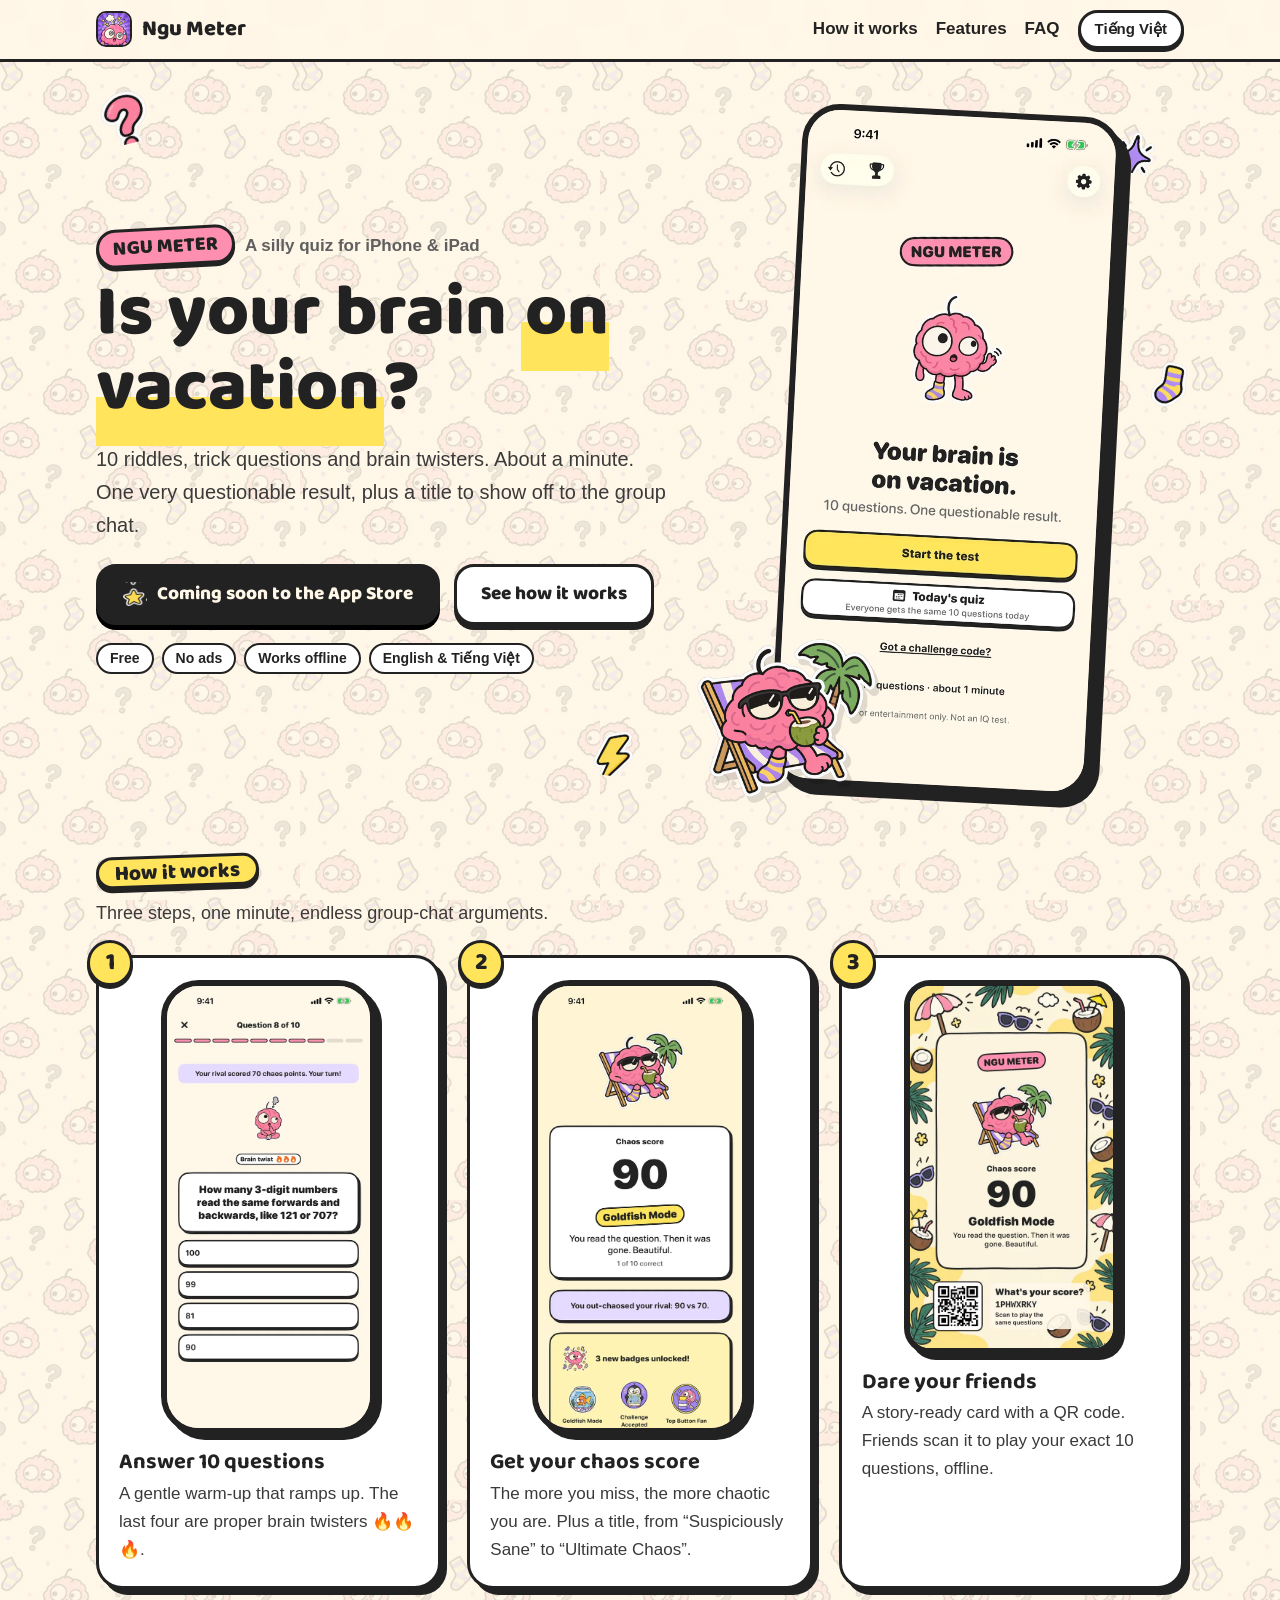
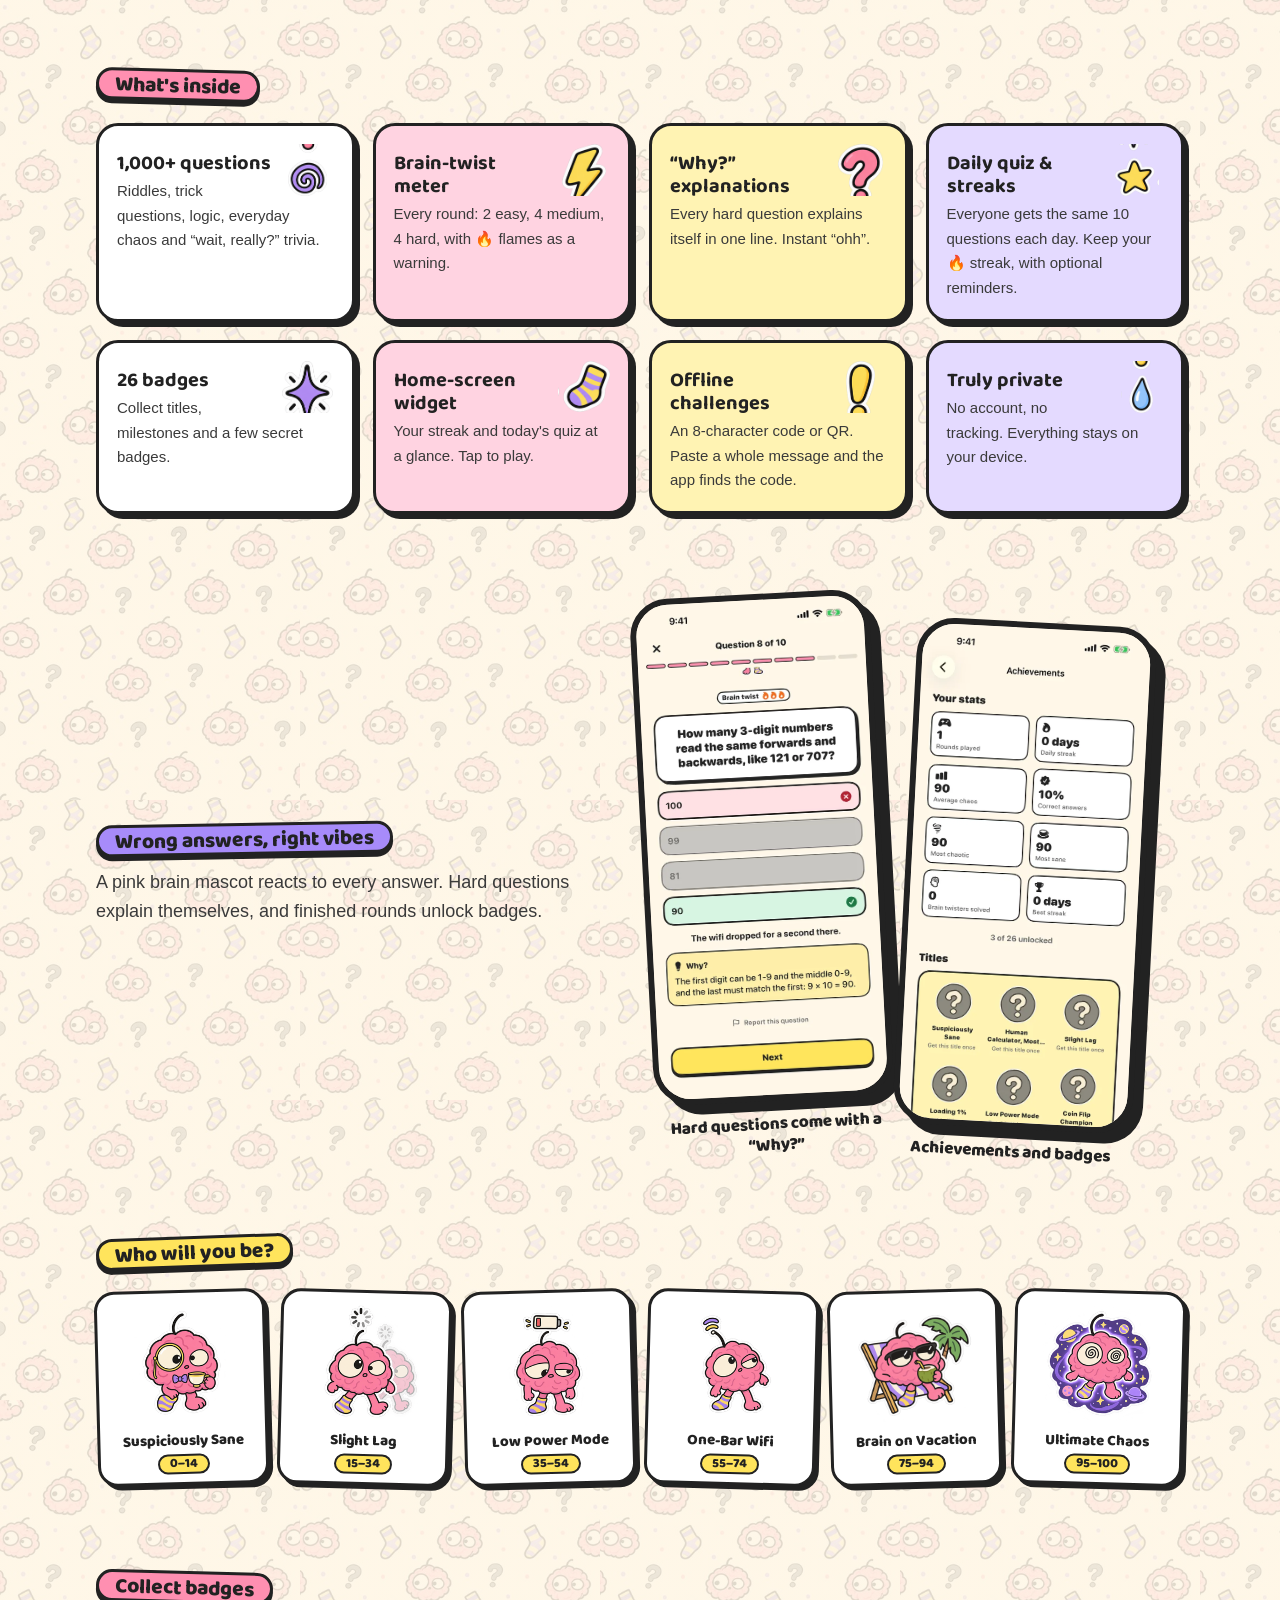
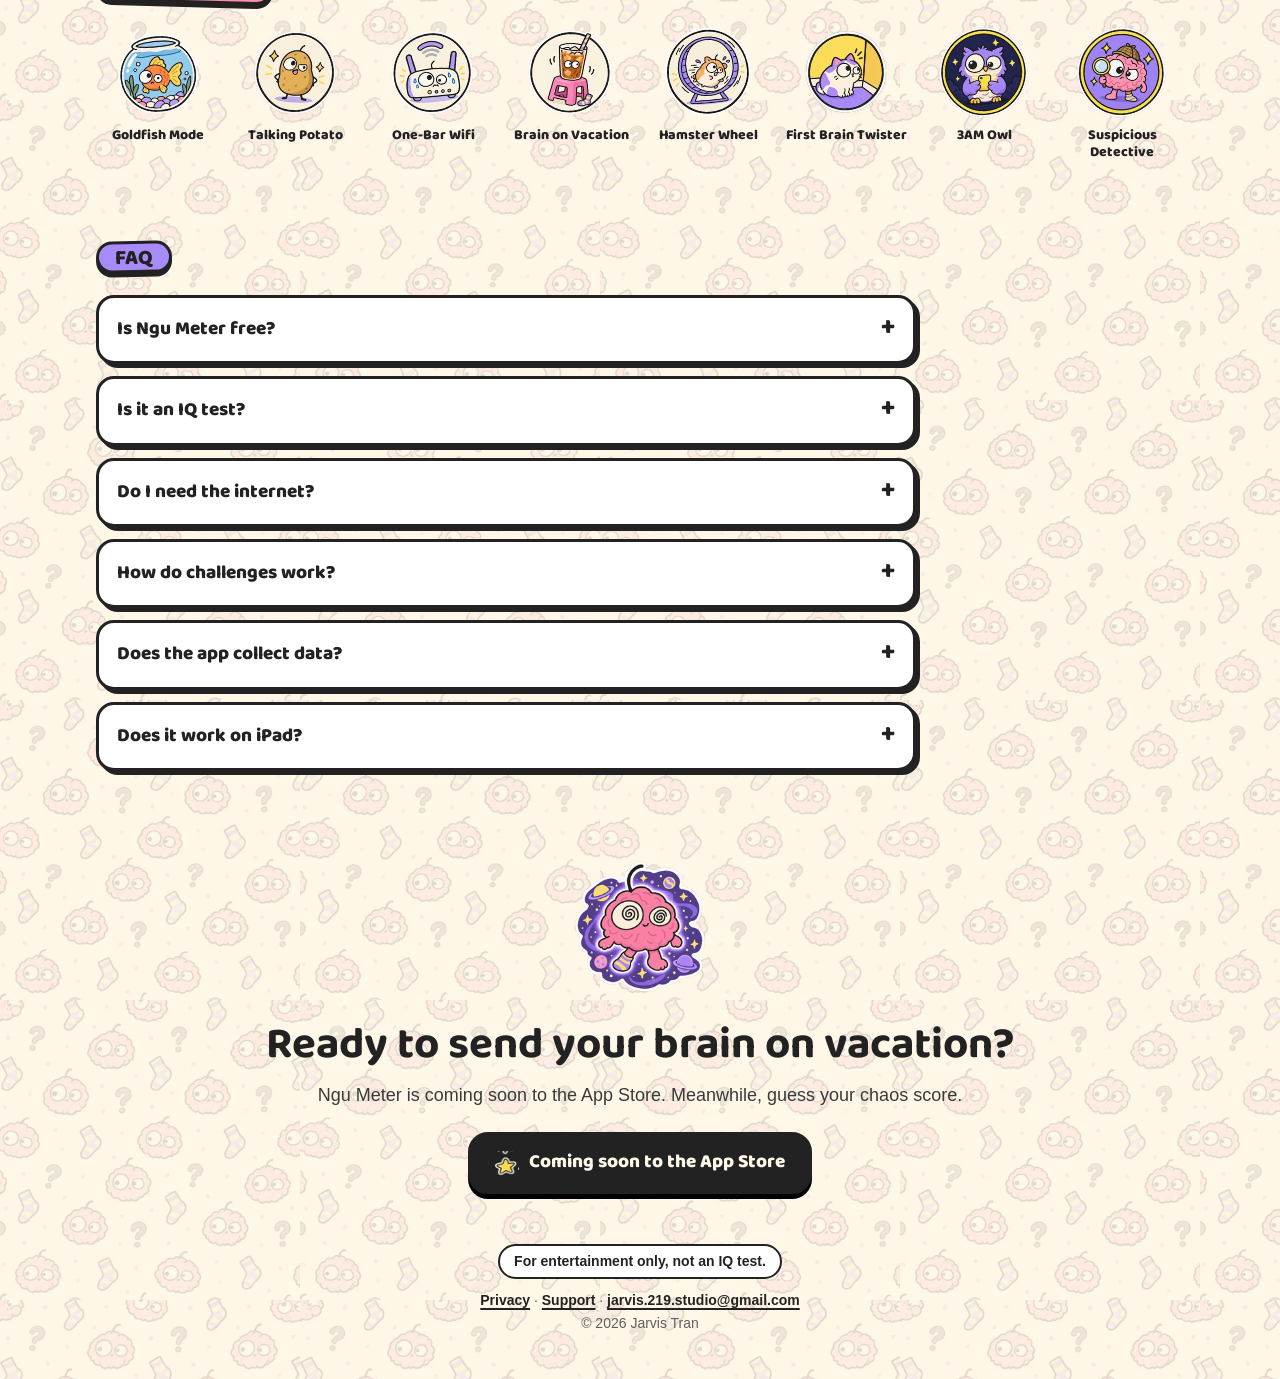
==== en/index.html @ 6d227ce4 "Redesign landing page for UI/UX and SEO - Separate Vietnamese (/) and English (/en/) pages with href" ====
<!doctype html>
<html lang="en">
<head>
<meta charset="utf-8">
<meta name="viewport" content="width=device-width, initial-scale=1">
<title>Ngu Meter – Brain Teasers, Riddles &amp; Trick Questions Quiz for iPhone</title>
<meta name="description" content="10 riddles, trick questions and brain twisters in a minute. Get a chaos score, unlock badges and challenge friends with a QR code. Free, no ads, works offline.">
<link rel="canonical" href="https://jarvis219.github.io/ngu-meter-site/en/">
<link rel="alternate" hreflang="vi" href="https://jarvis219.github.io/ngu-meter-site/">
<link rel="alternate" hreflang="en" href="https://jarvis219.github.io/ngu-meter-site/en/">
<link rel="alternate" hreflang="x-default" href="https://jarvis219.github.io/ngu-meter-site/">
<meta name="theme-color" content="#FFE45C">
<meta name="robots" content="index, follow, max-image-preview:large">
<meta property="og:type" content="website">
<meta property="og:site_name" content="Ngu Meter">
<meta property="og:locale" content="en_US">
<meta property="og:locale:alternate" content="vi_VN">
<meta property="og:title" content="Ngu Meter – Brain Teasers, Riddles &amp; Trick Questions Quiz for iPhone">
<meta property="og:description" content="10 riddles, trick questions and brain twisters in a minute. Get a chaos score, unlock badges and challenge friends with a QR code. Free, no ads, works offline.">
<meta property="og:url" content="https://jarvis219.github.io/ngu-meter-site/en/">
<meta property="og:image" content="https://jarvis219.github.io/ngu-meter-site/assets/og-en.png">
<meta property="og:image:width" content="1200">
<meta property="og:image:height" content="630">
<meta property="og:image:alt" content="Ngu Meter">
<meta name="twitter:card" content="summary_large_image">
<meta name="twitter:title" content="Ngu Meter – Brain Teasers, Riddles &amp; Trick Questions Quiz for iPhone">
<meta name="twitter:description" content="10 riddles, trick questions and brain twisters in a minute. Get a chaos score, unlock badges and challenge friends with a QR code. Free, no ads, works offline.">
<meta name="twitter:image" content="https://jarvis219.github.io/ngu-meter-site/assets/og-en.png">
<link rel="icon" type="image/png" sizes="32x32" href="../assets/favicon-32.png">
<link rel="apple-touch-icon" href="../assets/apple-touch-icon.png">
<link rel="preconnect" href="https://fonts.googleapis.com">
<link rel="preconnect" href="https://fonts.gstatic.com" crossorigin>
<link href="https://fonts.googleapis.com/css2?family=Baloo+2:wght@700;800&display=swap" rel="stylesheet">
<link rel="preload" as="image" href="../assets/screens/en-01-home.webp" type="image/webp">
<link rel="stylesheet" href="../assets/style.css">
<script type="application/ld+json">{"@context": "https://schema.org", "@type": "MobileApplication", "name": "Ngu Meter", "alternateName": "Đo Độ Ngu", "operatingSystem": "iOS 17 or later", "applicationCategory": "GameApplication", "applicationSubCategory": "Trivia", "inLanguage": ["vi", "en"], "description": "10 riddles, trick questions and brain twisters in a minute. Get a chaos score, unlock badges and challenge friends with a QR code. Free, no ads, works offline.", "url": "https://jarvis219.github.io/ngu-meter-site/en/", "image": "https://jarvis219.github.io/ngu-meter-site/assets/og-en.png", "screenshot": ["https://jarvis219.github.io/ngu-meter-site/assets/screens/en-01-home.webp", "https://jarvis219.github.io/ngu-meter-site/assets/screens/en-02-hard-question.webp", "https://jarvis219.github.io/ngu-meter-site/assets/screens/en-04-result.webp"], "offers": {"@type": "Offer", "price": "0", "priceCurrency": "USD"}, "author": {"@type": "Person", "name": "Jarvis Tran"}, "isAccessibleForFree": true}</script>
<script type="application/ld+json">{"@context": "https://schema.org", "@type": "FAQPage", "mainEntity": [{"@type": "Question", "name": "Is Ngu Meter free?", "acceptedAnswer": {"@type": "Answer", "text": "Completely free. No ads and no in-app purchases."}}, {"@type": "Question", "name": "Is it an IQ test?", "acceptedAnswer": {"@type": "Answer", "text": "No. The chaos score is just for fun and doesn't measure anyone's intelligence or worth. The jokes are about the situations, never about you."}}, {"@type": "Question", "name": "Do I need the internet?", "acceptedAnswer": {"@type": "Answer", "text": "No. Questions, the daily quiz and challenges all work offline. A challenge code carries everything needed to rebuild the exact round."}}, {"@type": "Question", "name": "How do challenges work?", "acceptedAnswer": {"@type": "Answer", "text": "After a round, share the result image or the 8-character code. Friends scan the QR or tap “Got a challenge code?” and paste it to play your exact 10 questions."}}, {"@type": "Question", "name": "Does the app collect data?", "acceptedAnswer": {"@type": "Answer", "text": "No. No account, no tracking, no server. History and achievements live only on your device."}}, {"@type": "Question", "name": "Does it work on iPad?", "acceptedAnswer": {"@type": "Answer", "text": "Yes. It supports iPhone and iPad, in any orientation on iPad."}}]}</script>
</head>
<body class="landing">
<a class="skip" href="#main">Skip to content</a>
<header class="topbar">
  <div class="topbar-inner">
    <a class="brand" href="https://jarvis219.github.io/ngu-meter-site/en/"><img src="../assets/icon.png" width="36" height="36" alt=""><span>Ngu Meter</span></a>
    <nav aria-label="Ngu Meter"><a href="#how">How it works</a><a href="#features">Features</a><a href="#faq">FAQ</a></nav>
    <a class="lang-switch" href="../" hreflang="vi" lang="vi">Tiếng Việt</a>
  </div>
</header>

<main id="main">
  <section class="hero">
    <img class="doodle d1" src="../assets/sticker-question.png" alt="">
    <img class="doodle d2" src="../assets/sticker-sparkle.png" alt="">
    <img class="doodle d3" src="../assets/sticker-bolt.png" alt="">
    <img class="doodle d4" src="../assets/sticker-sock.png" alt="">
    <div class="hero-copy">
      <p class="eyebrow"><span class="wordmark-sm">NGU METER</span> A silly quiz for iPhone &amp; iPad</p>
      <h1>Is your brain <mark>on vacation</mark>?</h1>
      <p class="lead">10 riddles, trick questions and brain twisters. About a minute. One very questionable result, plus a title to show off to the group chat.</p>
      <div class="cta-row">
        <span class="button app-store" role="link" aria-disabled="true"><img src="../assets/sticker-star.png" width="24" height="24" alt="">Coming soon to the App Store</span>
        <a class="button secondary" href="#how">See how it works</a>
      </div>
      <ul class="chips"><li>Free</li><li>No ads</li><li>Works offline</li><li>English &amp; Tiếng Việt</li></ul>
    </div>
    <div class="hero-art">
      <div class="phone phone-hero"><img src="../assets/screens/en-01-home.webp" width="560" height="1217" fetchpriority="high" alt="Ngu Meter home screen on iPhone"></div>
      <img class="hero-mascot" src="../assets/tier-4.png" width="190" height="190" alt="">
    </div>
  </section>

  <section id="how" class="block">
    <h2 class="label">How it works</h2>
    <p class="block-lead">Three steps, one minute, endless group-chat arguments.</p>
    <ol class="steps">
        <li class="step">
          <span class="step-num" aria-hidden="true">1</span>
          <div class="phone">
            <img src="../assets/screens/en-02-hard-question.webp" width="560" height="1217" loading="lazy" decoding="async" alt="Answer 10 questions">
          </div>
          <h3>Answer 10 questions</h3>
          <p>A gentle warm-up that ramps up. The last four are proper brain twisters 🔥🔥🔥.</p>
        </li>
        <li class="step">
          <span class="step-num" aria-hidden="true">2</span>
          <div class="phone">
            <img src="../assets/screens/en-04-result.webp" width="560" height="1217" loading="lazy" decoding="async" alt="Get your chaos score">
          </div>
          <h3>Get your chaos score</h3>
          <p>The more you miss, the more chaotic you are. Plus a title, from “Suspiciously Sane” to “Ultimate Chaos”.</p>
        </li>
        <li class="step">
          <span class="step-num" aria-hidden="true">3</span>
          <div class="phone phone-card">
            <img src="../assets/screens/en-06-share-card.webp" width="540" height="960" loading="lazy" decoding="async" alt="Dare your friends">
          </div>
          <h3>Dare your friends</h3>
          <p>A story-ready card with a QR code. Friends scan it to play your exact 10 questions, offline.</p>
        </li>
    </ol>
  </section>

  <section id="features" class="block">
    <h2 class="label pink">What&#x27;s inside</h2>
    <ul class="features">
        <li class="feature">
          <img src="../assets/sticker-swirl.png" width="56" height="56" alt="" loading="lazy">
          <h3>1,000+ questions</h3>
          <p>Riddles, trick questions, logic, everyday chaos and “wait, really?” trivia.</p>
        </li>
        <li class="feature">
          <img src="../assets/sticker-bolt.png" width="56" height="56" alt="" loading="lazy">
          <h3>Brain-twist meter</h3>
          <p>Every round: 2 easy, 4 medium, 4 hard, with 🔥 flames as a warning.</p>
        </li>
        <li class="feature">
          <img src="../assets/sticker-question.png" width="56" height="56" alt="" loading="lazy">
          <h3>“Why?” explanations</h3>
          <p>Every hard question explains itself in one line. Instant “ohh”.</p>
        </li>
        <li class="feature">
          <img src="../assets/sticker-star.png" width="56" height="56" alt="" loading="lazy">
          <h3>Daily quiz &amp; streaks</h3>
          <p>Everyone gets the same 10 questions each day. Keep your 🔥 streak, with optional reminders.</p>
        </li>
        <li class="feature">
          <img src="../assets/sticker-sparkle.png" width="56" height="56" alt="" loading="lazy">
          <h3>26 badges</h3>
          <p>Collect titles, milestones and a few secret badges.</p>
        </li>
        <li class="feature">
          <img src="../assets/sticker-sock.png" width="56" height="56" alt="" loading="lazy">
          <h3>Home-screen widget</h3>
          <p>Your streak and today&#x27;s quiz at a glance. Tap to play.</p>
        </li>
        <li class="feature">
          <img src="../assets/sticker-exclaim.png" width="56" height="56" alt="" loading="lazy">
          <h3>Offline challenges</h3>
          <p>An 8-character code or QR. Paste a whole message and the app finds the code.</p>
        </li>
        <li class="feature">
          <img src="../assets/sticker-drop.png" width="56" height="56" alt="" loading="lazy">
          <h3>Truly private</h3>
          <p>No account, no tracking. Everything stays on your device.</p>
        </li>
    </ul>
  </section>

  <section class="block showcase">
    <div>
      <h2 class="label purple">Wrong answers, right vibes</h2>
      <p class="block-lead">A pink brain mascot reacts to every answer. Hard questions explain themselves, and finished rounds unlock badges.</p>
    </div>
    <div class="showcase-phones">
        <figure>
          <div class="phone"><img src="../assets/screens/en-03-answered.webp" width="560" height="1217" loading="lazy" decoding="async" alt="Hard questions come with a “Why?”"></div>
          <figcaption>Hard questions come with a “Why?”</figcaption>
        </figure>
        <figure>
          <div class="phone"><img src="../assets/screens/en-08-achievements.webp" width="560" height="1217" loading="lazy" decoding="async" alt="Achievements and badges"></div>
          <figcaption>Achievements and badges</figcaption>
        </figure>
    </div>
  </section>

  <section class="block">
    <h2 class="label">Who will you be?</h2>
    <div class="tiers">
        <figure><img src="../assets/tier-0.png" width="120" height="120" loading="lazy" alt=""><figcaption>Suspiciously Sane<br><span class="score">0–14</span></figcaption></figure>
        <figure><img src="../assets/tier-1.png" width="120" height="120" loading="lazy" alt=""><figcaption>Slight Lag<br><span class="score">15–34</span></figcaption></figure>
        <figure><img src="../assets/tier-2.png" width="120" height="120" loading="lazy" alt=""><figcaption>Low Power Mode<br><span class="score">35–54</span></figcaption></figure>
        <figure><img src="../assets/tier-3.png" width="120" height="120" loading="lazy" alt=""><figcaption>One-Bar Wifi<br><span class="score">55–74</span></figcaption></figure>
        <figure><img src="../assets/tier-4.png" width="120" height="120" loading="lazy" alt=""><figcaption>Brain on Vacation<br><span class="score">75–94</span></figcaption></figure>
        <figure><img src="../assets/tier-5.png" width="120" height="120" loading="lazy" alt=""><figcaption>Ultimate Chaos<br><span class="score">95–100</span></figcaption></figure>
    </div>
  </section>

  <section class="block">
    <h2 class="label pink">Collect badges</h2>
    <ul class="badge-strip">
        <li><img src="../assets/badges/goldfish.webp" width="96" height="96" loading="lazy" alt=""><span>Goldfish Mode</span></li>
        <li><img src="../assets/badges/potato.webp" width="96" height="96" loading="lazy" alt=""><span>Talking Potato</span></li>
        <li><img src="../assets/badges/onebar.webp" width="96" height="96" loading="lazy" alt=""><span>One-Bar Wifi</span></li>
        <li><img src="../assets/badges/icedtea.webp" width="96" height="96" loading="lazy" alt=""><span>Brain on Vacation</span></li>
        <li><img src="../assets/badges/hamster.webp" width="96" height="96" loading="lazy" alt=""><span>Hamster Wheel</span></li>
        <li><img src="../assets/badges/voidcat.webp" width="96" height="96" loading="lazy" alt=""><span>First Brain Twister</span></li>
        <li><img src="../assets/badges/secret_3am.webp" width="96" height="96" loading="lazy" alt=""><span>3AM Owl</span></li>
        <li><img src="../assets/badges/secret_sane.webp" width="96" height="96" loading="lazy" alt=""><span>Suspicious Detective</span></li>
    </ul>
  </section>

  <section id="faq" class="block">
    <h2 class="label purple">FAQ</h2>
    <div class="faq">
        <details><summary>Is Ngu Meter free?</summary><p>Completely free. No ads and no in-app purchases.</p></details>
        <details><summary>Is it an IQ test?</summary><p>No. The chaos score is just for fun and doesn&#x27;t measure anyone&#x27;s intelligence or worth. The jokes are about the situations, never about you.</p></details>
        <details><summary>Do I need the internet?</summary><p>No. Questions, the daily quiz and challenges all work offline. A challenge code carries everything needed to rebuild the exact round.</p></details>
        <details><summary>How do challenges work?</summary><p>After a round, share the result image or the 8-character code. Friends scan the QR or tap “Got a challenge code?” and paste it to play your exact 10 questions.</p></details>
        <details><summary>Does the app collect data?</summary><p>No. No account, no tracking, no server. History and achievements live only on your device.</p></details>
        <details><summary>Does it work on iPad?</summary><p>Yes. It supports iPhone and iPad, in any orientation on iPad.</p></details>
    </div>
  </section>

  <section class="block final">
    <img src="../assets/tier-5.png" width="160" height="160" alt="" loading="lazy">
    <h2>Ready to send your brain on vacation?</h2>
    <p>Ngu Meter is coming soon to the App Store. Meanwhile, guess your chaos score.</p>
    <span class="button app-store" role="link" aria-disabled="true"><img src="../assets/sticker-star.png" width="24" height="24" alt="">Coming soon to the App Store</span>
  </section>
</main>

<footer>
  <span class="disclaimer">For entertainment only, not an IQ test.</span><br>
  <a href="../privacy/#en">Privacy</a> · <a href="../support/#en">Support</a> ·
  <a href="mailto:jarvis.219.studio@gmail.com">jarvis.219.studio@gmail.com</a><br>© 2026 Jarvis Tran
</footer>
</body>
</html>
---- assets/style.css ----
/* Đo Độ Ngu · Ngu Meter — same sticker look as the app: cream, ink outlines, hard shadows. */
:root {
  --cream: #FFF7E8;
  --ink: #222222;
  --lemon: #FFE45C;
  --pink: #FF8FB1;
  --pink-soft: #FFD3E1;
  --purple: #A78BFA;
  --purple-soft: #E4DAFF;
  --muted: #5F5F5F;
  --surface: #FFFFFF;
  --display: "Baloo 2", ui-rounded, "SF Pro Rounded", system-ui, sans-serif;
  --body: ui-rounded, "SF Pro Rounded", -apple-system, BlinkMacSystemFont, "Segoe UI", Roboto, sans-serif;
}

* { box-sizing: border-box; }
html { scroll-behavior: smooth; }

body {
  margin: 0;
  color: var(--ink);
  font: 17px/1.65 var(--body);
  /* The app's brain-and-sock pattern, washed out so text stays readable. */
  background:
    linear-gradient(rgba(255, 247, 232, .86), rgba(255, 247, 232, .86)),
    url("pattern.jpg") repeat;
  background-size: auto, 300px 300px;
  overflow-x: hidden;
}

img { max-width: 100%; }

a { color: var(--ink); font-weight: 700; text-decoration-thickness: 2px; text-underline-offset: 3px; }
a:hover { background: var(--lemon); }

h1, h2, h3, .display { font-family: var(--display); line-height: 1.15; }

/* ---------- Hero ---------- */
.hero {
  position: relative;
  text-align: center;
  padding: 40px 16px 8px;
  max-width: 760px;
  margin: 0 auto;
}
.hero .icon {
  width: 104px; height: 104px;
  border-radius: 24px;
  border: 3px solid var(--ink);
  box-shadow: 5px 5px 0 var(--ink);
  transform: rotate(-4deg);
}
.hero h1 {
  margin: 18px 0 2px;
  font-size: clamp(30px, 7vw, 46px);
  font-weight: 800;
}
.hero .sub { margin: 0; color: var(--muted); font-weight: 700; }
.hero .date { margin-top: 4px; font-size: 14px; color: var(--muted); }
.hero .mascot { width: min(230px, 58vw); margin: 10px auto 0; display: block; }

.wordmark {
  display: inline-block;
  margin: 18px 0 4px;
  padding: 2px 22px 0;
  font-family: var(--display);
  font-size: clamp(34px, 9vw, 56px);
  font-weight: 800;
  background: var(--pink);
  border: 4px solid var(--ink);
  border-radius: 999px;
  box-shadow: 0 6px 0 var(--ink);
  transform: rotate(-3deg);
}

/* Floating doodle stickers around the hero (decorative). */
.doodle { position: absolute; width: 46px; pointer-events: none; }
.doodle.d1 { top: 26px; left: 6%; transform: rotate(-14deg); }
.doodle.d2 { top: 60px; right: 7%; transform: rotate(12deg); width: 40px; }
.doodle.d3 { top: 190px; left: 3%; transform: rotate(8deg); width: 38px; }
.doodle.d4 { top: 210px; right: 4%; transform: rotate(-10deg); width: 44px; }
@media (prefers-reduced-motion: no-preference) {
  .doodle { animation: bob 3.2s ease-in-out infinite alternate; }
  .doodle.d2, .doodle.d4 { animation-delay: -1.6s; }
  @keyframes bob { to { translate: 0 -8px; } }
}

/* Language switch as two sticker pills. */
.lang { display: flex; gap: 10px; justify-content: center; margin: 18px 0 0; }
.lang a {
  padding: 4px 16px;
  background: var(--surface);
  border: 3px solid var(--ink);
  border-radius: 999px;
  box-shadow: 0 3px 0 var(--ink);
  text-decoration: none;
  font-size: 15px;
}
.lang a:hover { background: var(--lemon); }

/* ---------- Layout ---------- */
.wrap { max-width: 760px; margin: 0 auto; padding: 8px 16px 40px; }

.card {
  position: relative;
  background: var(--surface);
  border: 3px solid var(--ink);
  border-radius: 24px;
  box-shadow: 6px 6px 0 var(--ink);
  padding: 20px 22px;
  margin: 14px 0 30px;
}
.card h2 { margin: 0 0 6px; font-size: 24px; font-weight: 800; }
.card h3 { margin: 20px 0 2px; font-size: 19px; font-weight: 800; }
.card h3:first-child { margin-top: 0; }
.card ul { padding-left: 22px; margin: 8px 0; }
.card li { margin: 4px 0; }
.card li::marker { color: var(--pink); }
.card p { margin: 8px 0; }

/* Section titles = tilted sticker labels, cycling the app's accent colours. */
.label {
  display: inline-block;
  margin: 26px 0 0;
  padding: 2px 16px 0;
  font-family: var(--display);
  font-size: 21px;
  font-weight: 800;
  background: var(--lemon);
  border: 3px solid var(--ink);
  border-radius: 999px;
  box-shadow: 0 4px 0 var(--ink);
  transform: rotate(-2deg);
}
.label.pink { background: var(--pink); transform: rotate(1.5deg); }
.label.purple { background: var(--purple); transform: rotate(-1deg); }

/* Three summary tiles. */
.summary {
  display: grid;
  grid-template-columns: repeat(auto-fit, minmax(190px, 1fr));
  gap: 16px;
  margin: 26px 0 8px;
}
.summary div {
  background: var(--lemon);
  border: 3px solid var(--ink);
  border-radius: 20px;
  box-shadow: 4px 4px 0 var(--ink);
  padding: 14px 16px;
  font-size: 15px;
  transform: rotate(-1deg);
}
.summary div:nth-child(2) { background: var(--pink-soft); transform: rotate(1deg); }
.summary div:nth-child(3) { background: var(--purple-soft); transform: rotate(-.5deg); }
.summary b { display: block; font-family: var(--display); font-size: 20px; line-height: 1.2; margin-bottom: 4px; }

.divider {
  display: flex; align-items: center; gap: 14px;
  margin: 46px 0 10px;
}
.divider::before, .divider::after {
  content: ""; flex: 1;
  border-top: 3px dashed var(--ink);
  opacity: .3;
}
.divider img { width: 64px; }

/* ---------- Landing ---------- */
.tagline { font-family: var(--display); font-size: clamp(24px, 6vw, 34px); font-weight: 800; margin: 6px 0 0; }
.tagline small { display: block; font-size: .6em; color: var(--muted); font-weight: 700; }

.tiers {
  display: grid;
  grid-template-columns: repeat(3, 1fr);
  gap: 12px;
  margin: 18px 0 6px;
}
.tiers figure {
  margin: 0;
  background: var(--surface);
  border: 3px solid var(--ink);
  border-radius: 20px;
  box-shadow: 4px 4px 0 var(--ink);
  padding: 10px 8px 8px;
  text-align: center;
}
.tiers figure:nth-child(odd) { transform: rotate(-1.5deg); }
.tiers figure:nth-child(even) { transform: rotate(1.5deg); }
.tiers img { width: 100%; max-width: 120px; aspect-ratio: 1; object-fit: contain; }
.tiers figcaption { font-family: var(--display); font-weight: 800; font-size: 15px; line-height: 1.2; }
.tiers .score { display: inline-block; margin-top: 4px; padding: 0 10px; background: var(--lemon); border: 2px solid var(--ink); border-radius: 999px; font-size: 13px; font-weight: 800; }

.features { display: grid; grid-template-columns: repeat(auto-fit, minmax(200px, 1fr)); gap: 16px; margin: 18px 0; }
.features div {
  background: var(--surface);
  border: 3px solid var(--ink);
  border-radius: 20px;
  box-shadow: 4px 4px 0 var(--ink);
  padding: 14px 16px;
}
.features img { width: 40px; height: 40px; object-fit: contain; float: right; margin-left: 8px; }
.features b { display: block; font-family: var(--display); font-size: 20px; line-height: 1.2; }

.buttons { display: flex; flex-wrap: wrap; gap: 14px; justify-content: center; margin: 26px 0; }
.button {
  display: inline-block;
  padding: 12px 24px;
  background: var(--lemon);
  border: 3px solid var(--ink);
  border-radius: 20px;
  box-shadow: 0 5px 0 var(--ink);
  font-family: var(--display);
  font-size: 19px;
  font-weight: 800;
  text-decoration: none;
  transition: transform .08s, box-shadow .08s;
}
.button.secondary { background: var(--surface); }
.button:hover { transform: translateY(3px); box-shadow: 0 2px 0 var(--ink); background: var(--lemon); }
.button.secondary:hover { background: var(--surface); }

.soon {
  text-align: center;
  font-weight: 700;
  color: var(--muted);
}

/* ---------- Footer ---------- */
footer {
  text-align: center;
  color: var(--muted);
  font-size: 14px;
  padding: 10px 16px 44px;
}
footer .disclaimer {
  display: inline-block;
  margin-bottom: 10px;
  padding: 4px 14px;
  background: var(--surface);
  border: 2px solid var(--ink);
  border-radius: 999px;
  color: var(--ink);
  font-weight: 700;
}

@media (max-width: 520px) {
  body { font-size: 16px; }
  .card { padding: 16px; border-radius: 20px; box-shadow: 4px 4px 0 var(--ink); }
  .doodle { width: 34px; }
  .doodle.d3, .doodle.d4 { display: none; }
  .tiers { grid-template-columns: repeat(2, 1fr); }
}

/* =====================================================================
   Landing page (index.html, en/index.html). Scoped to body.landing so the
   privacy and support pages keep their own layout.
   ===================================================================== */
.skip {
  position: absolute; left: -999px; top: 8px; z-index: 50;
  padding: 8px 14px; background: var(--lemon); border: 3px solid var(--ink); border-radius: 12px;
}
.skip:focus { left: 8px; }
.landing :focus-visible { outline: 3px solid var(--purple); outline-offset: 3px; border-radius: 8px; }

.topbar {
  position: sticky; top: 0; z-index: 20;
  background: rgba(255, 247, 232, .92);
  backdrop-filter: blur(8px);
  border-bottom: 3px solid var(--ink);
}
.topbar-inner {
  max-width: 1120px; margin: 0 auto; padding: 10px 16px;
  display: flex; align-items: center; gap: 18px;
}
.brand { display: flex; align-items: center; gap: 10px; text-decoration: none; font-family: var(--display); font-size: 22px; font-weight: 800; }
.brand img { border-radius: 10px; border: 2px solid var(--ink); }
.brand:hover { background: none; }
.topbar nav { display: flex; gap: 18px; margin-left: auto; }
.topbar nav a { text-decoration: none; font-weight: 800; }
.lang-switch {
  padding: 4px 14px; border: 3px solid var(--ink); border-radius: 999px; background: var(--surface);
  box-shadow: 0 3px 0 var(--ink); text-decoration: none; font-weight: 800; font-size: 15px;
}
@media (max-width: 720px) { .topbar nav { display: none; } .lang-switch { margin-left: auto; } }

.landing .hero {
  max-width: 1120px; margin: 0 auto; padding: 48px 16px 24px;
  display: grid; grid-template-columns: 1.1fr .9fr; gap: 32px; align-items: center; text-align: left;
}
.landing .hero .doodle.d1 { top: 30px; left: 2%; }
.landing .hero .doodle.d2 { top: 70px; right: 4%; }
.landing .hero .doodle.d3 { top: auto; bottom: 40px; left: 46%; }
.landing .hero .doodle.d4 { top: 40%; right: 1%; }
.eyebrow { margin: 0 0 10px; font-weight: 800; color: var(--muted); display: flex; flex-wrap: wrap; align-items: center; gap: 10px; }
.wordmark-sm {
  display: inline-block; padding: 0 14px; font-family: var(--display); font-size: 20px; color: var(--ink);
  background: var(--pink); border: 3px solid var(--ink); border-radius: 999px; box-shadow: 0 3px 0 var(--ink); transform: rotate(-3deg);
}
.landing h1 { font-size: clamp(40px, 6.4vw, 72px); line-height: 1.05; margin: 0 0 16px; font-weight: 800; }
.landing h1 mark {
  background: linear-gradient(transparent 58%, var(--lemon) 58%);
  color: inherit; padding: 0 4px;
}
.lead { font-size: clamp(17px, 2.1vw, 20px); color: #3a3a3a; max-width: 34em; margin: 0 0 22px; }
.cta-row { display: flex; flex-wrap: wrap; gap: 14px; margin-bottom: 18px; }
.button.app-store { display: inline-flex; align-items: center; gap: 10px; background: var(--ink); color: var(--cream); cursor: default; box-shadow: 0 5px 0 #000; }
.button.app-store:hover { transform: none; box-shadow: 0 5px 0 #000; background: var(--ink); }
.chips { list-style: none; padding: 0; margin: 0; display: flex; flex-wrap: wrap; gap: 8px; }
.chips li { padding: 2px 12px; background: var(--surface); border: 2px solid var(--ink); border-radius: 999px; font-weight: 800; font-size: 14px; }

.hero-art { position: relative; justify-self: center; width: min(320px, 78vw); }
.phone {
  border: 6px solid var(--ink); border-radius: 38px; overflow: hidden; background: var(--cream);
  box-shadow: 10px 10px 0 var(--ink); line-height: 0;
}
.phone img { width: 100%; height: auto; display: block; }
.phone-hero { transform: rotate(3deg); }
.phone-card { border-radius: 26px; }
.hero-mascot { position: absolute; left: -96px; bottom: -18px; width: 190px; height: auto; filter: drop-shadow(4px 6px 0 rgba(0,0,0,.12)); }
@media (prefers-reduced-motion: no-preference) {
  .hero-mascot { animation: bob 3.4s ease-in-out infinite alternate; }
}
@media (max-width: 860px) {
  .landing .hero { grid-template-columns: 1fr; text-align: center; padding-top: 28px; }
  .eyebrow, .cta-row, .chips { justify-content: center; }
  .lead { margin-left: auto; margin-right: auto; }
  .hero-mascot { left: -40px; width: 130px; }
}

.landing .block { max-width: 1120px; margin: 0 auto; padding: 40px 16px; }
.landing .block > .label { margin-top: 0; }
.block-lead { font-size: 18px; color: #3a3a3a; margin: 12px 0 26px; max-width: 40em; }

.steps { list-style: none; padding: 0; margin: 0; display: grid; grid-template-columns: repeat(3, 1fr); gap: 26px; }
.step { position: relative; background: var(--surface); border: 3px solid var(--ink); border-radius: 26px; box-shadow: 6px 6px 0 var(--ink); padding: 22px 20px; }
.step .phone { width: 72%; margin: 0 auto 16px; box-shadow: 6px 6px 0 var(--ink); }
.step h3 { font-size: 22px; margin: 0 0 4px; }
.step p { margin: 0; color: #3a3a3a; }
.step-num {
  position: absolute; top: -18px; left: -12px; width: 46px; height: 46px; display: grid; place-items: center;
  font-family: var(--display); font-weight: 800; font-size: 24px; background: var(--lemon);
  border: 3px solid var(--ink); border-radius: 50%; box-shadow: 0 3px 0 var(--ink);
}
@media (max-width: 860px) { .steps { grid-template-columns: 1fr; max-width: 420px; margin: 0 auto; } }

.landing .features { list-style: none; padding: 0; margin: 22px 0 0; display: grid; grid-template-columns: repeat(4, 1fr); gap: 18px; }
.feature { background: var(--surface); border: 3px solid var(--ink); border-radius: 22px; box-shadow: 5px 5px 0 var(--ink); padding: 18px; }
.feature:nth-child(4n+2) { background: var(--pink-soft); }
.feature:nth-child(4n+3) { background: #FFF3B3; }
.feature:nth-child(4n+4) { background: var(--purple-soft); }
.feature img { width: 52px; height: 52px; object-fit: contain; }
.feature h3 { font-size: 20px; margin: 8px 0 4px; }
.feature p { margin: 0; font-size: 15px; color: #3a3a3a; }
@media (max-width: 960px) { .landing .features { grid-template-columns: repeat(2, 1fr); } }
@media (max-width: 520px) { .landing .features { grid-template-columns: 1fr; } }

.showcase { display: grid; grid-template-columns: .9fr 1.1fr; gap: 32px; align-items: center; }
.showcase-phones { display: flex; gap: 22px; justify-content: center; }
.showcase-phones figure { margin: 0; width: min(240px, 42vw); text-align: center; }
.showcase-phones figure:first-child { transform: rotate(-3deg); }
.showcase-phones figure:last-child { transform: rotate(3deg) translateY(28px); }
.showcase-phones figcaption { margin-top: 14px; font-weight: 800; font-family: var(--display); font-size: 17px; line-height: 1.2; }
@media (max-width: 860px) { .showcase { grid-template-columns: 1fr; } }

.landing .tiers { grid-template-columns: repeat(6, 1fr); margin-top: 22px; }
@media (max-width: 960px) { .landing .tiers { grid-template-columns: repeat(3, 1fr); } }
@media (max-width: 520px) { .landing .tiers { grid-template-columns: repeat(2, 1fr); } }

.badge-strip { list-style: none; padding: 0; margin: 22px 0 0; display: grid; grid-template-columns: repeat(8, 1fr); gap: 14px; }
.badge-strip li { text-align: center; font-family: var(--display); font-weight: 800; font-size: 14px; line-height: 1.2; }
.badge-strip img { width: 100%; max-width: 96px; height: auto; display: block; margin: 0 auto 6px; }
.badge-strip li:nth-child(odd) img { transform: rotate(-5deg); }
.badge-strip li:nth-child(even) img { transform: rotate(4deg); }
@media (max-width: 860px) { .badge-strip { grid-template-columns: repeat(4, 1fr); } }

.faq { margin-top: 22px; display: grid; gap: 12px; max-width: 820px; }
.faq details { background: var(--surface); border: 3px solid var(--ink); border-radius: 18px; box-shadow: 4px 4px 0 var(--ink); padding: 4px 18px; }
.faq summary { cursor: pointer; font-family: var(--display); font-weight: 800; font-size: 19px; padding: 12px 0; list-style: none; display: flex; justify-content: space-between; gap: 12px; }
.faq summary::-webkit-details-marker { display: none; }
.faq summary::after { content: "+"; font-size: 26px; line-height: 1; }
.faq details[open] summary::after { content: "–"; }
.faq details p { margin: 0 0 14px; color: #3a3a3a; }

.final { text-align: center; }
.final h2 { font-size: clamp(30px, 4.5vw, 44px); margin: 10px 0; }
.final p { max-width: 36em; margin: 0 auto 22px; color: #3a3a3a; font-size: 18px; }
.final > img { width: 150px; height: auto; }
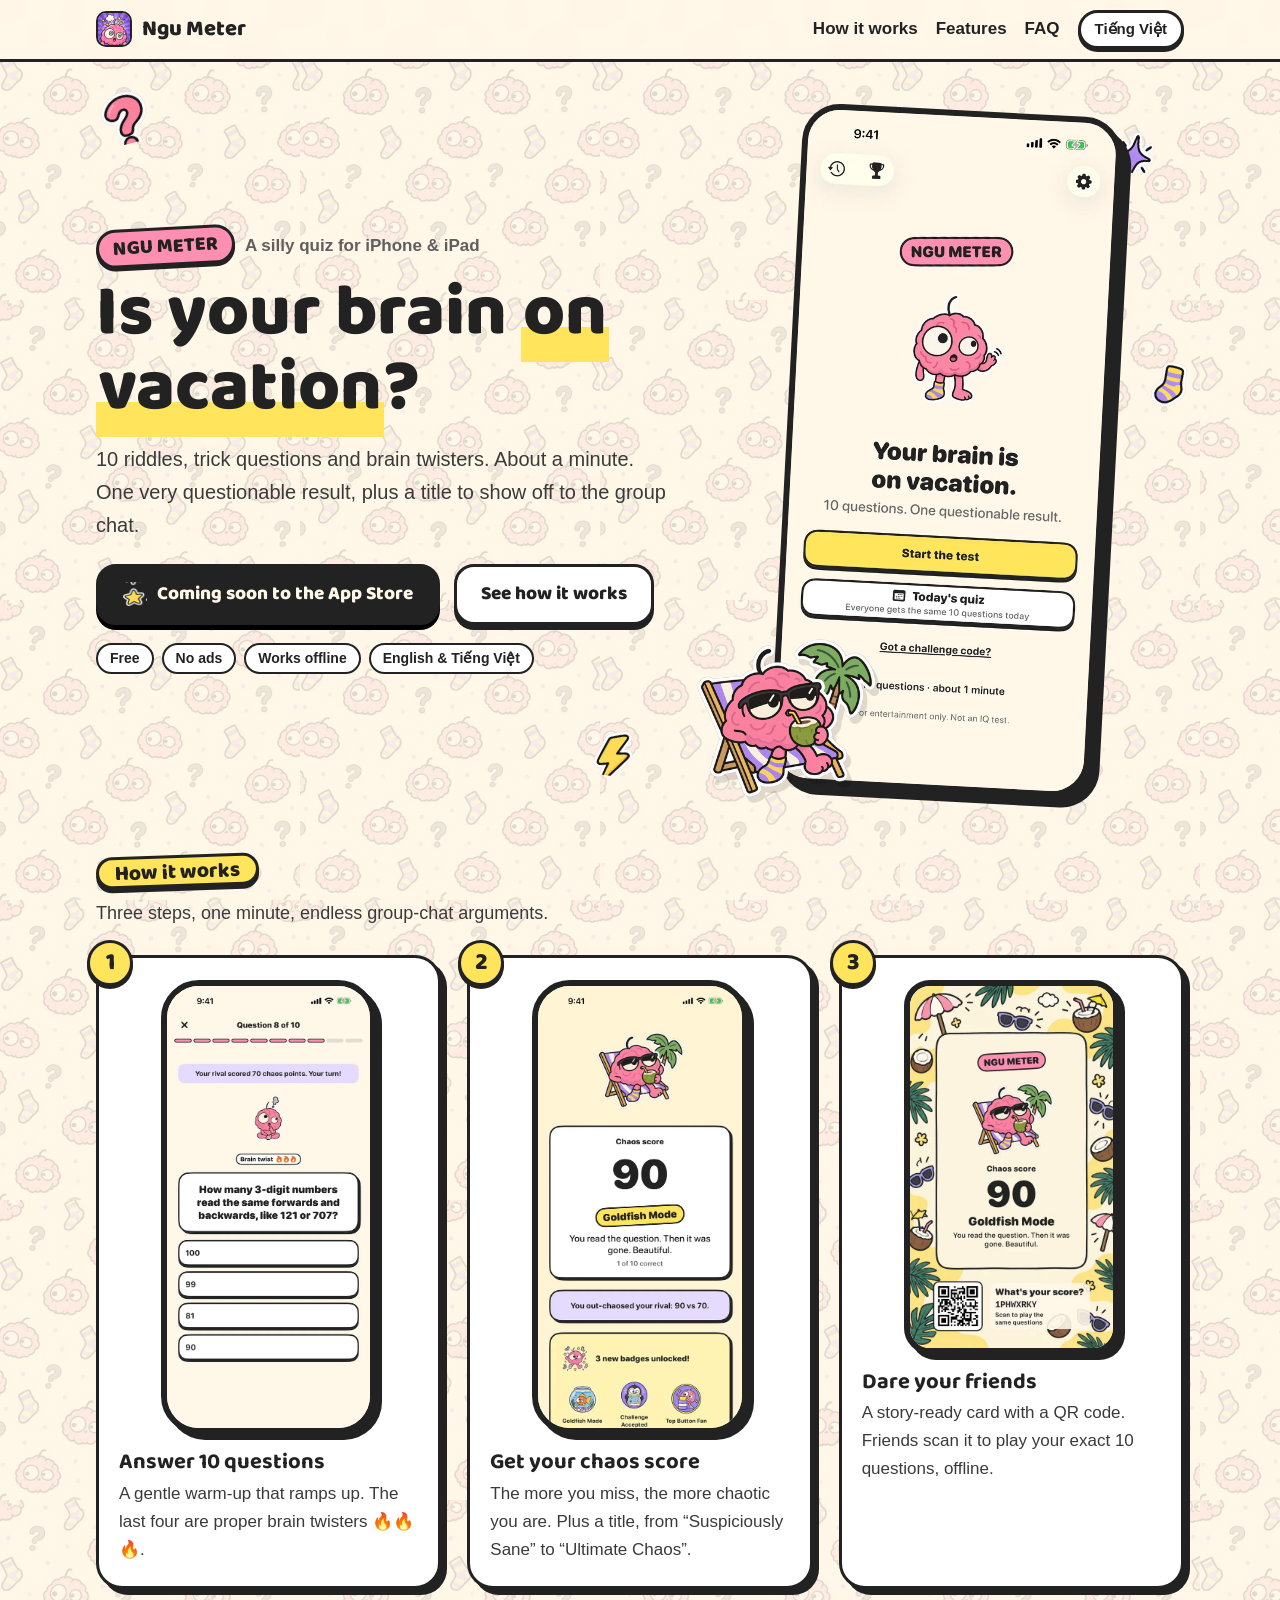
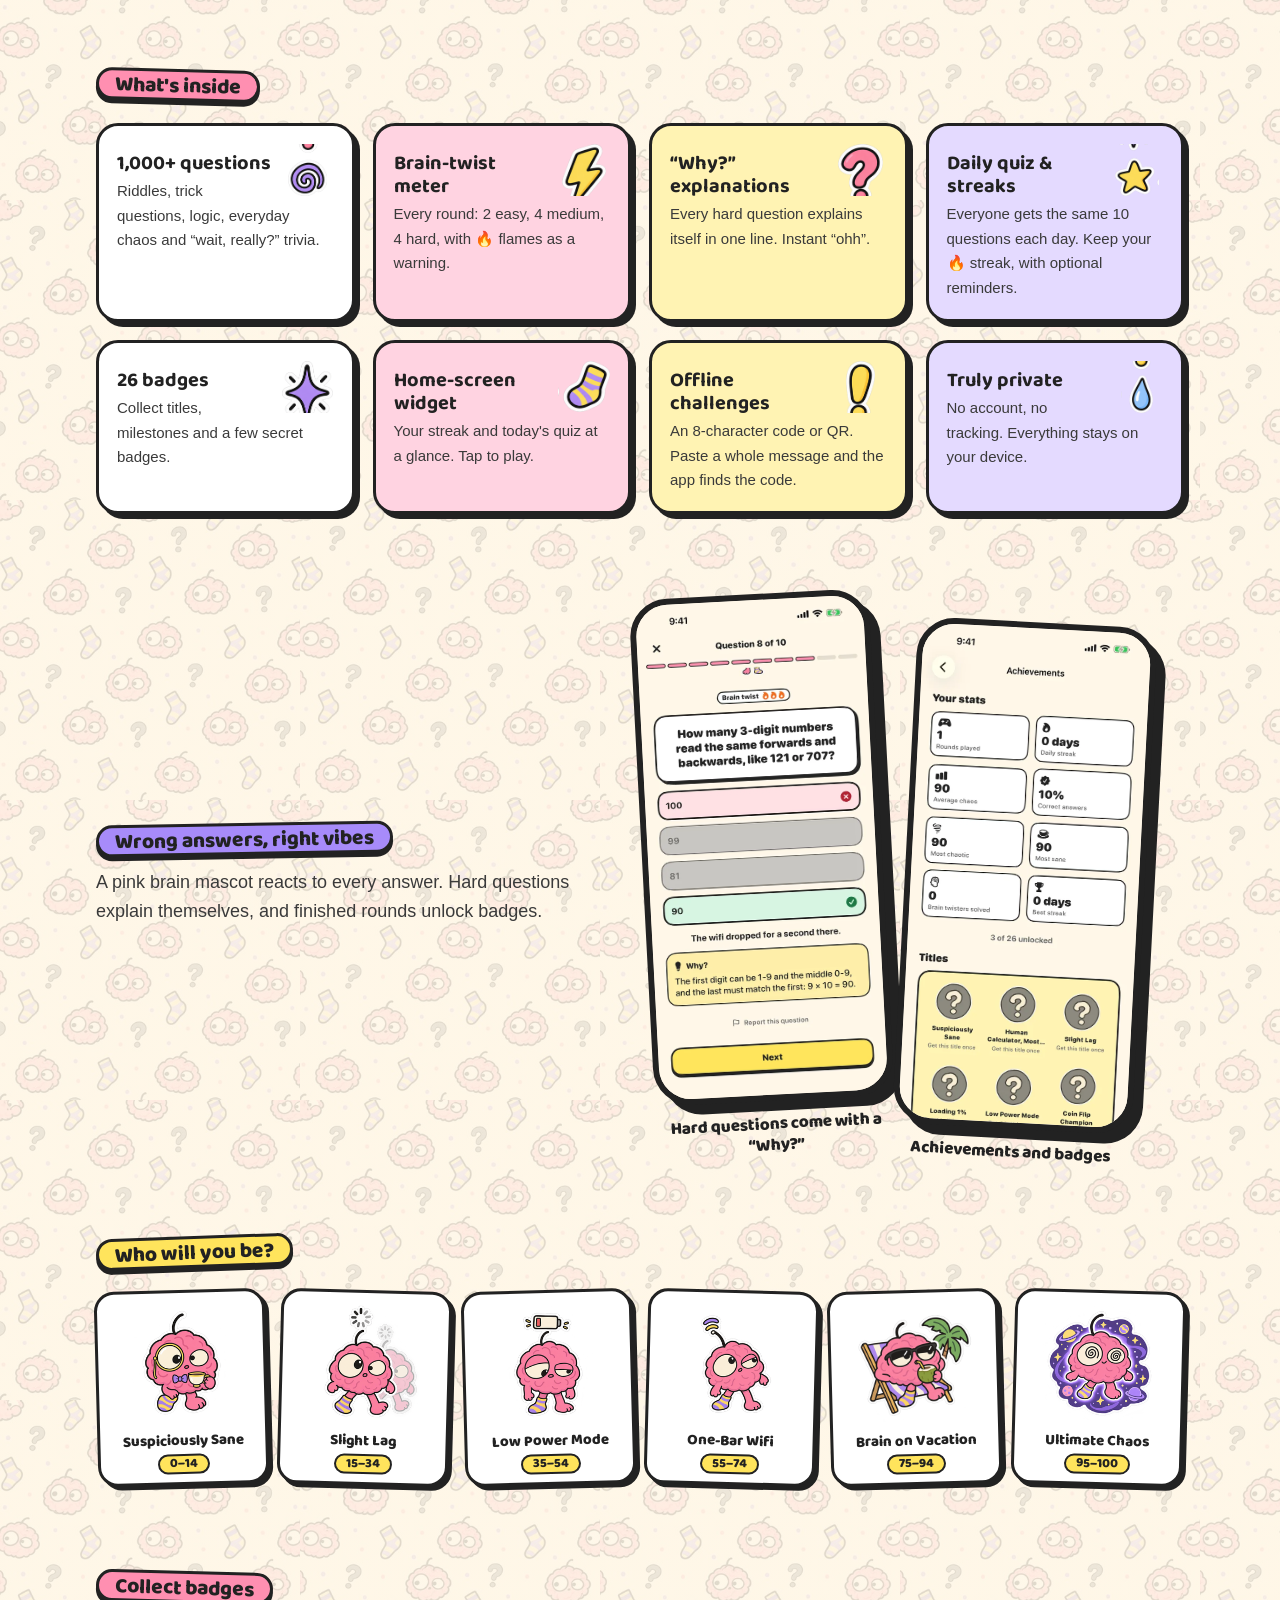
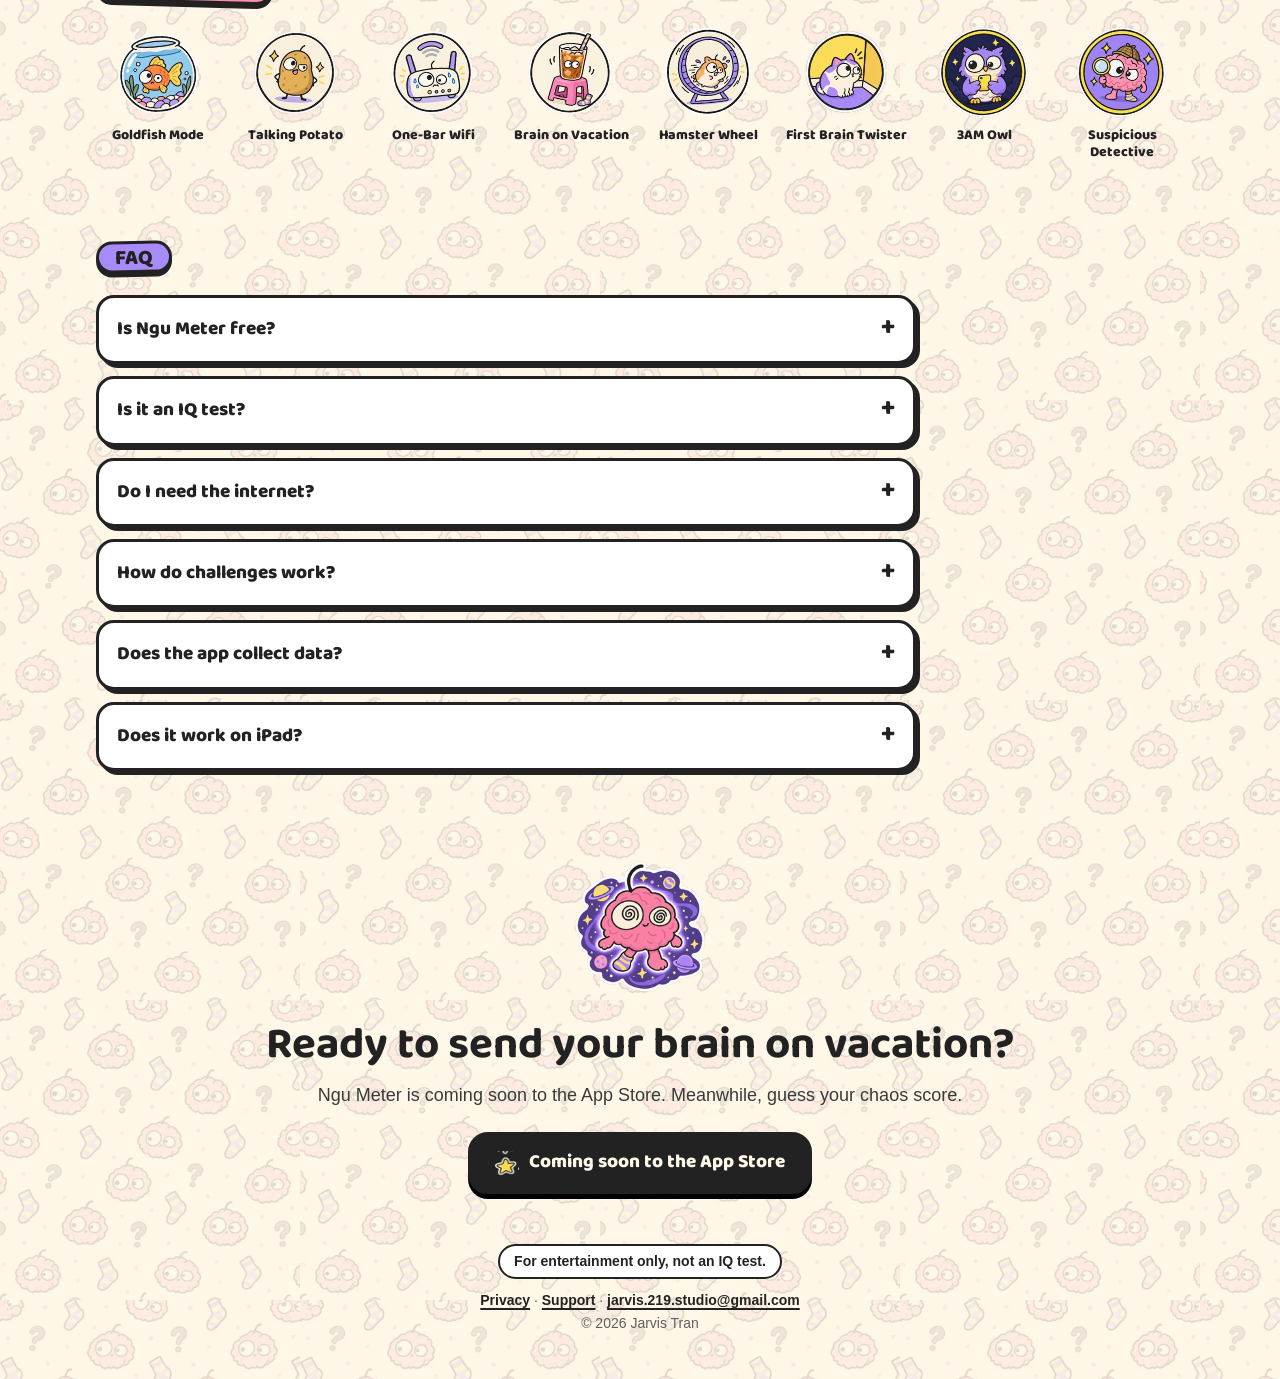
==== commit 2b7d7015: "Version the stylesheet URL so browsers pick up CSS changes" ====
--- a/en/index.html
+++ b/en/index.html
@@ -32,7 +32,7 @@
 <link rel="preconnect" href="https://fonts.gstatic.com" crossorigin>
 <link href="https://fonts.googleapis.com/css2?family=Baloo+2:wght@700;800&display=swap" rel="stylesheet">
 <link rel="preload" as="image" href="../assets/screens/en-01-home.webp" type="image/webp">
-<link rel="stylesheet" href="../assets/style.css">
+<link rel="stylesheet" href="../assets/style.css?v=6d81b339">
 <script type="application/ld+json">{"@context": "https://schema.org", "@type": "MobileApplication", "name": "Ngu Meter", "alternateName": "Đo Độ Ngu", "operatingSystem": "iOS 17 or later", "applicationCategory": "GameApplication", "applicationSubCategory": "Trivia", "inLanguage": ["vi", "en"], "description": "10 riddles, trick questions and brain twisters in a minute. Get a chaos score, unlock badges and challenge friends with a QR code. Free, no ads, works offline.", "url": "https://jarvis219.github.io/ngu-meter-site/en/", "image": "https://jarvis219.github.io/ngu-meter-site/assets/og-en.png", "screenshot": ["https://jarvis219.github.io/ngu-meter-site/assets/screens/en-01-home.webp", "https://jarvis219.github.io/ngu-meter-site/assets/screens/en-02-hard-question.webp", "https://jarvis219.github.io/ngu-meter-site/assets/screens/en-04-result.webp"], "offers": {"@type": "Offer", "price": "0", "priceCurrency": "USD"}, "author": {"@type": "Person", "name": "Jarvis Tran"}, "isAccessibleForFree": true}</script>
 <script type="application/ld+json">{"@context": "https://schema.org", "@type": "FAQPage", "mainEntity": [{"@type": "Question", "name": "Is Ngu Meter free?", "acceptedAnswer": {"@type": "Answer", "text": "Completely free. No ads and no in-app purchases."}}, {"@type": "Question", "name": "Is it an IQ test?", "acceptedAnswer": {"@type": "Answer", "text": "No. The chaos score is just for fun and doesn't measure anyone's intelligence or worth. The jokes are about the situations, never about you."}}, {"@type": "Question", "name": "Do I need the internet?", "acceptedAnswer": {"@type": "Answer", "text": "No. Questions, the daily quiz and challenges all work offline. A challenge code carries everything needed to rebuild the exact round."}}, {"@type": "Question", "name": "How do challenges work?", "acceptedAnswer": {"@type": "Answer", "text": "After a round, share the result image or the 8-character code. Friends scan the QR or tap “Got a challenge code?” and paste it to play your exact 10 questions."}}, {"@type": "Question", "name": "Does the app collect data?", "acceptedAnswer": {"@type": "Answer", "text": "No. No account, no tracking, no server. History and achievements live only on your device."}}, {"@type": "Question", "name": "Does it work on iPad?", "acceptedAnswer": {"@type": "Answer", "text": "Yes. It supports iPhone and iPad, in any orientation on iPad."}}]}</script>
 </head>
--- a/assets/style.css
+++ b/assets/style.css
@@ -299,9 +299,12 @@
 }
 .landing h1 { font-size: clamp(40px, 6.4vw, 72px); line-height: 1.05; margin: 0 0 16px; font-weight: 800; }
 .landing h1 mark {
-  background: linear-gradient(transparent 58%, var(--lemon) 58%);
-  color: inherit; padding: 0 4px;
-}
+  background: linear-gradient(transparent 62%, var(--lemon) 62%, var(--lemon) 92%, transparent 92%);
+  color: inherit; padding: 0 2px;
+  -webkit-box-decoration-break: clone; box-decoration-break: clone;
+}
+/* Anchor jumps land below the sticky top bar. */
+.landing section[id] { scroll-margin-top: 84px; }
 .lead { font-size: clamp(17px, 2.1vw, 20px); color: #3a3a3a; max-width: 34em; margin: 0 0 22px; }
 .cta-row { display: flex; flex-wrap: wrap; gap: 14px; margin-bottom: 18px; }
 .button.app-store { display: inline-flex; align-items: center; gap: 10px; background: var(--ink); color: var(--cream); cursor: default; box-shadow: 0 5px 0 #000; }
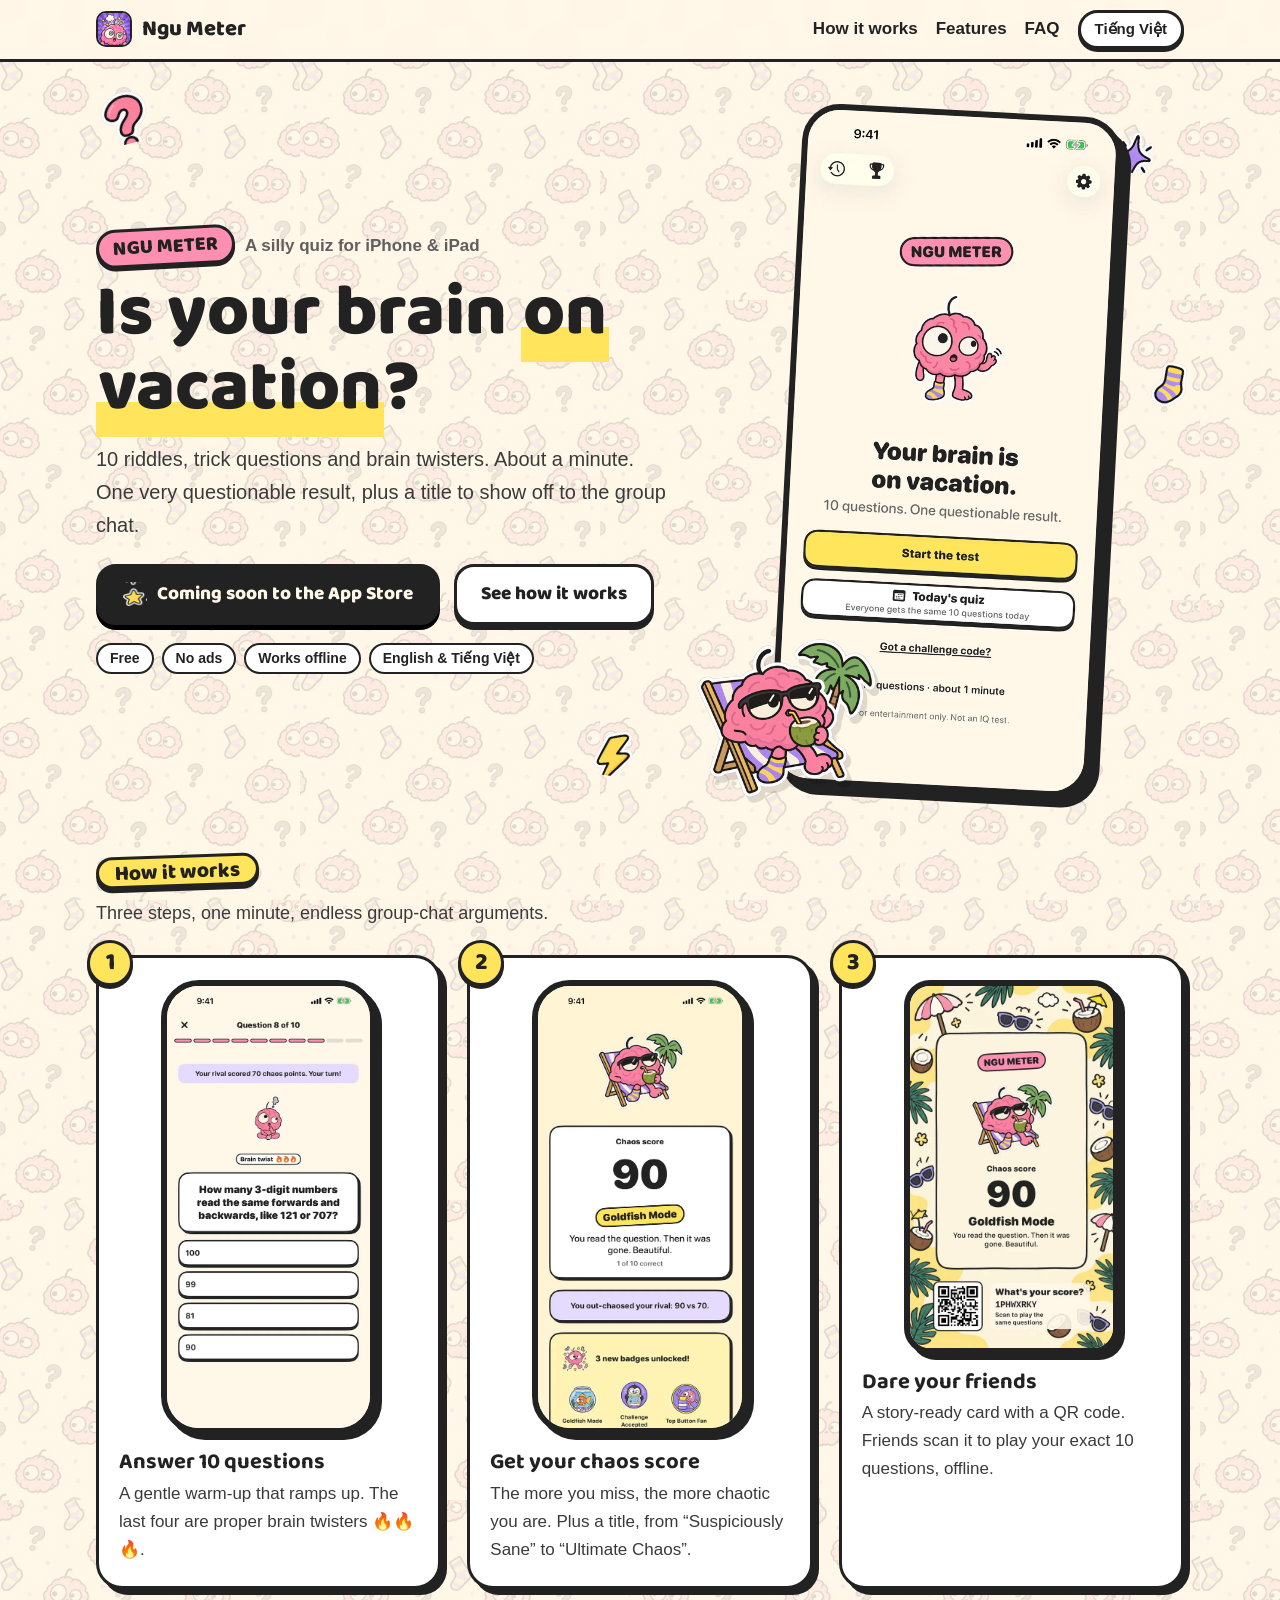
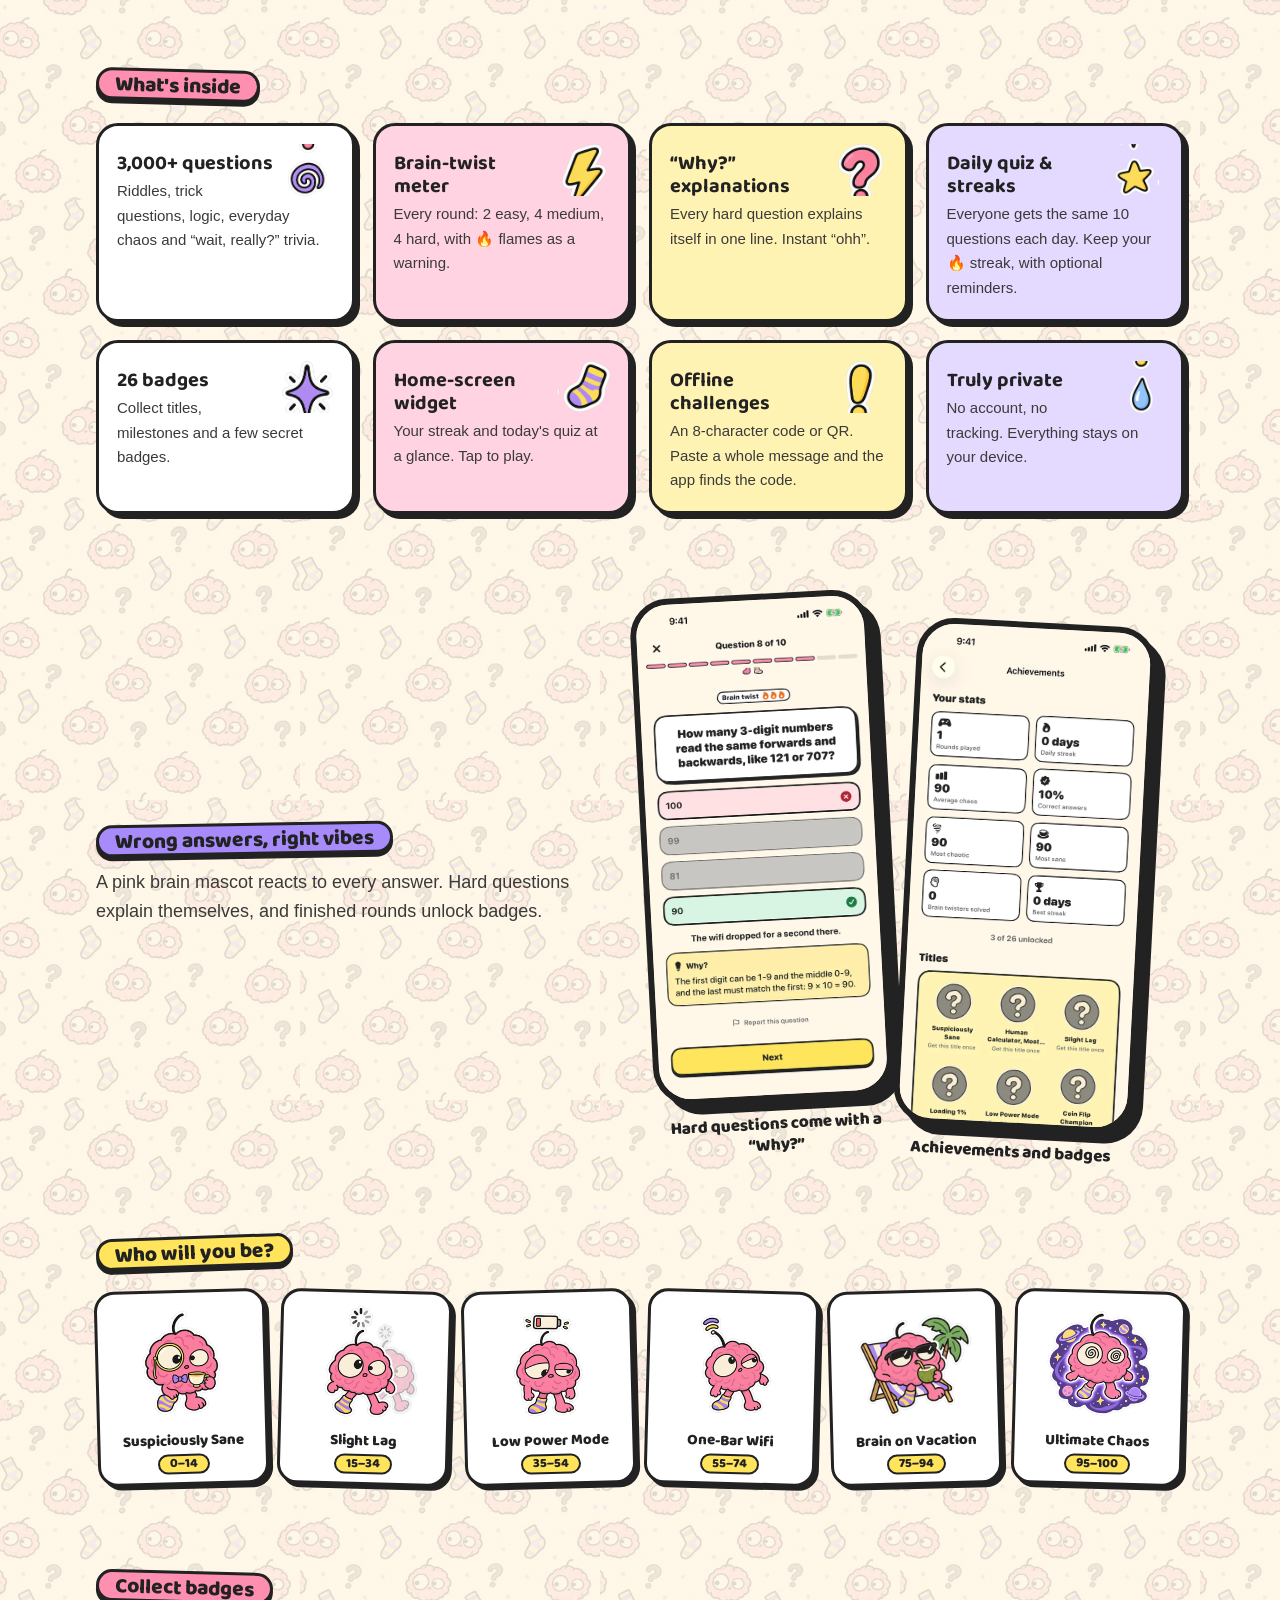
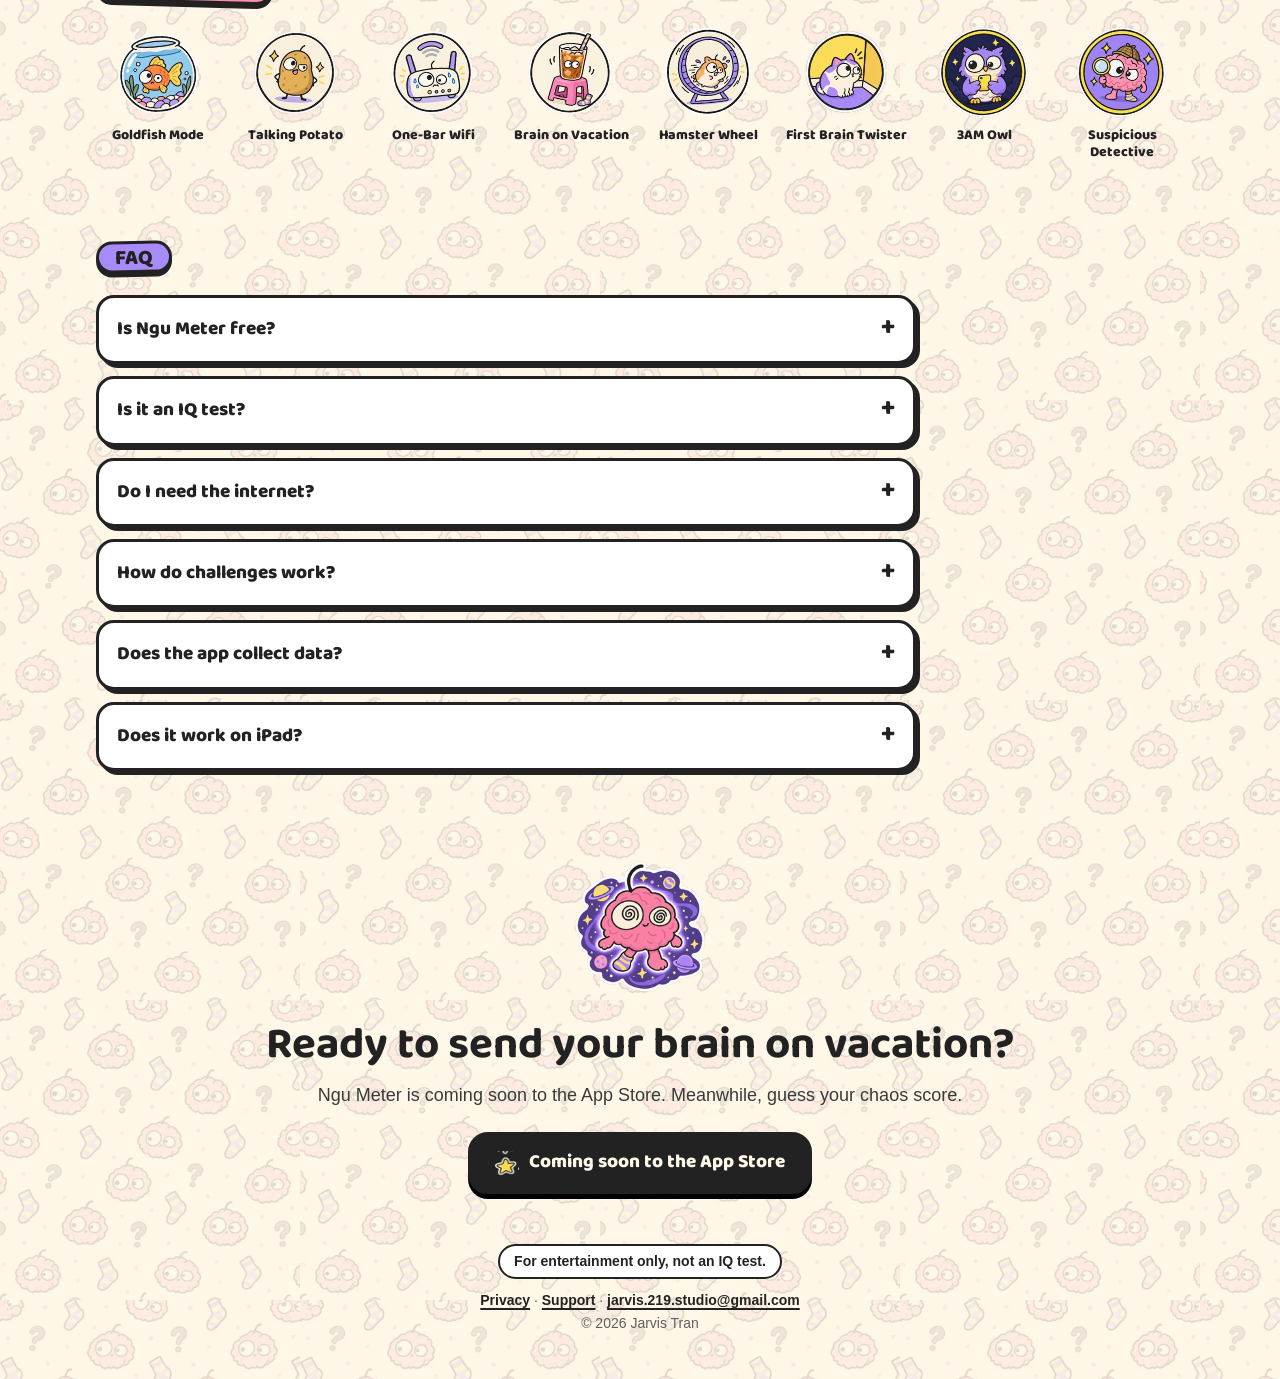
==== commit c16f7d8d: "Landing page: 3,000+ questions" ====
--- a/en/index.html
+++ b/en/index.html
@@ -104,7 +104,7 @@
     <ul class="features">
         <li class="feature">
           <img src="../assets/sticker-swirl.png" width="56" height="56" alt="" loading="lazy">
-          <h3>1,000+ questions</h3>
+          <h3>3,000+ questions</h3>
           <p>Riddles, trick questions, logic, everyday chaos and “wait, really?” trivia.</p>
         </li>
         <li class="feature">
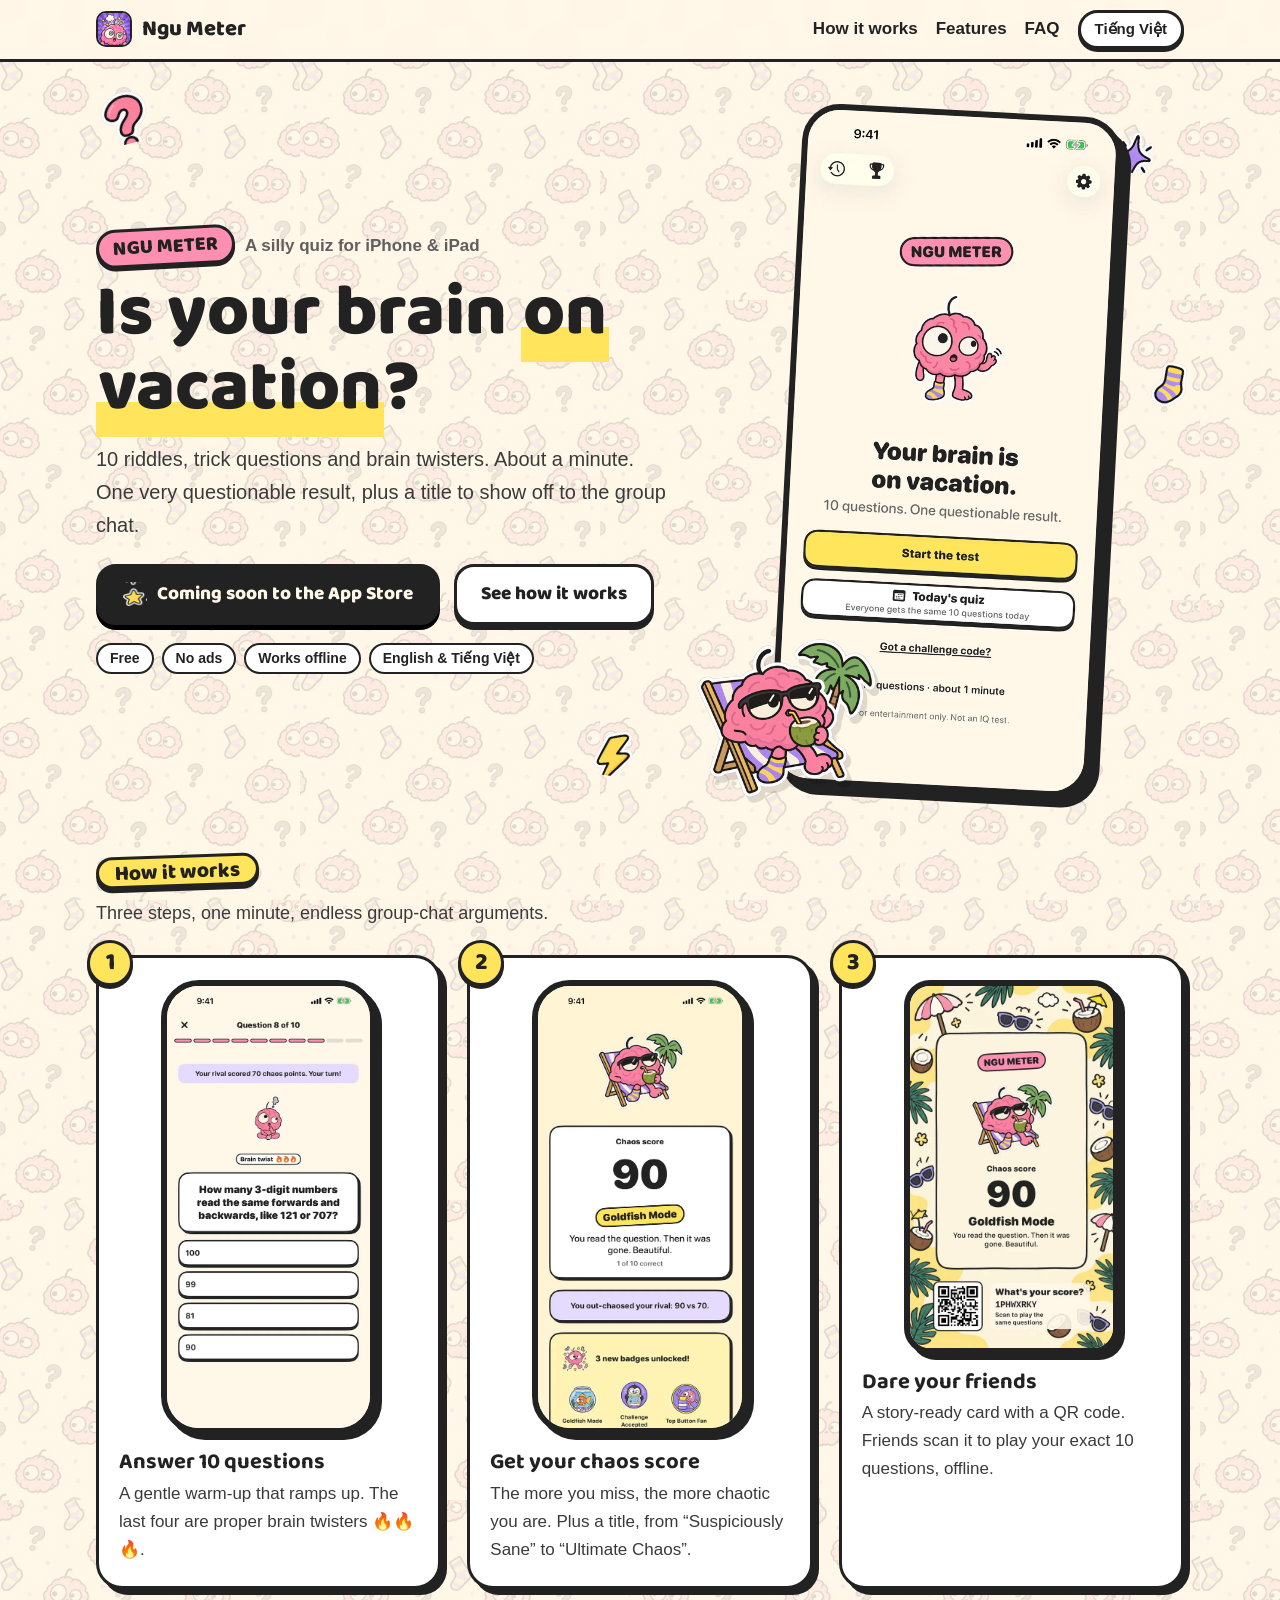
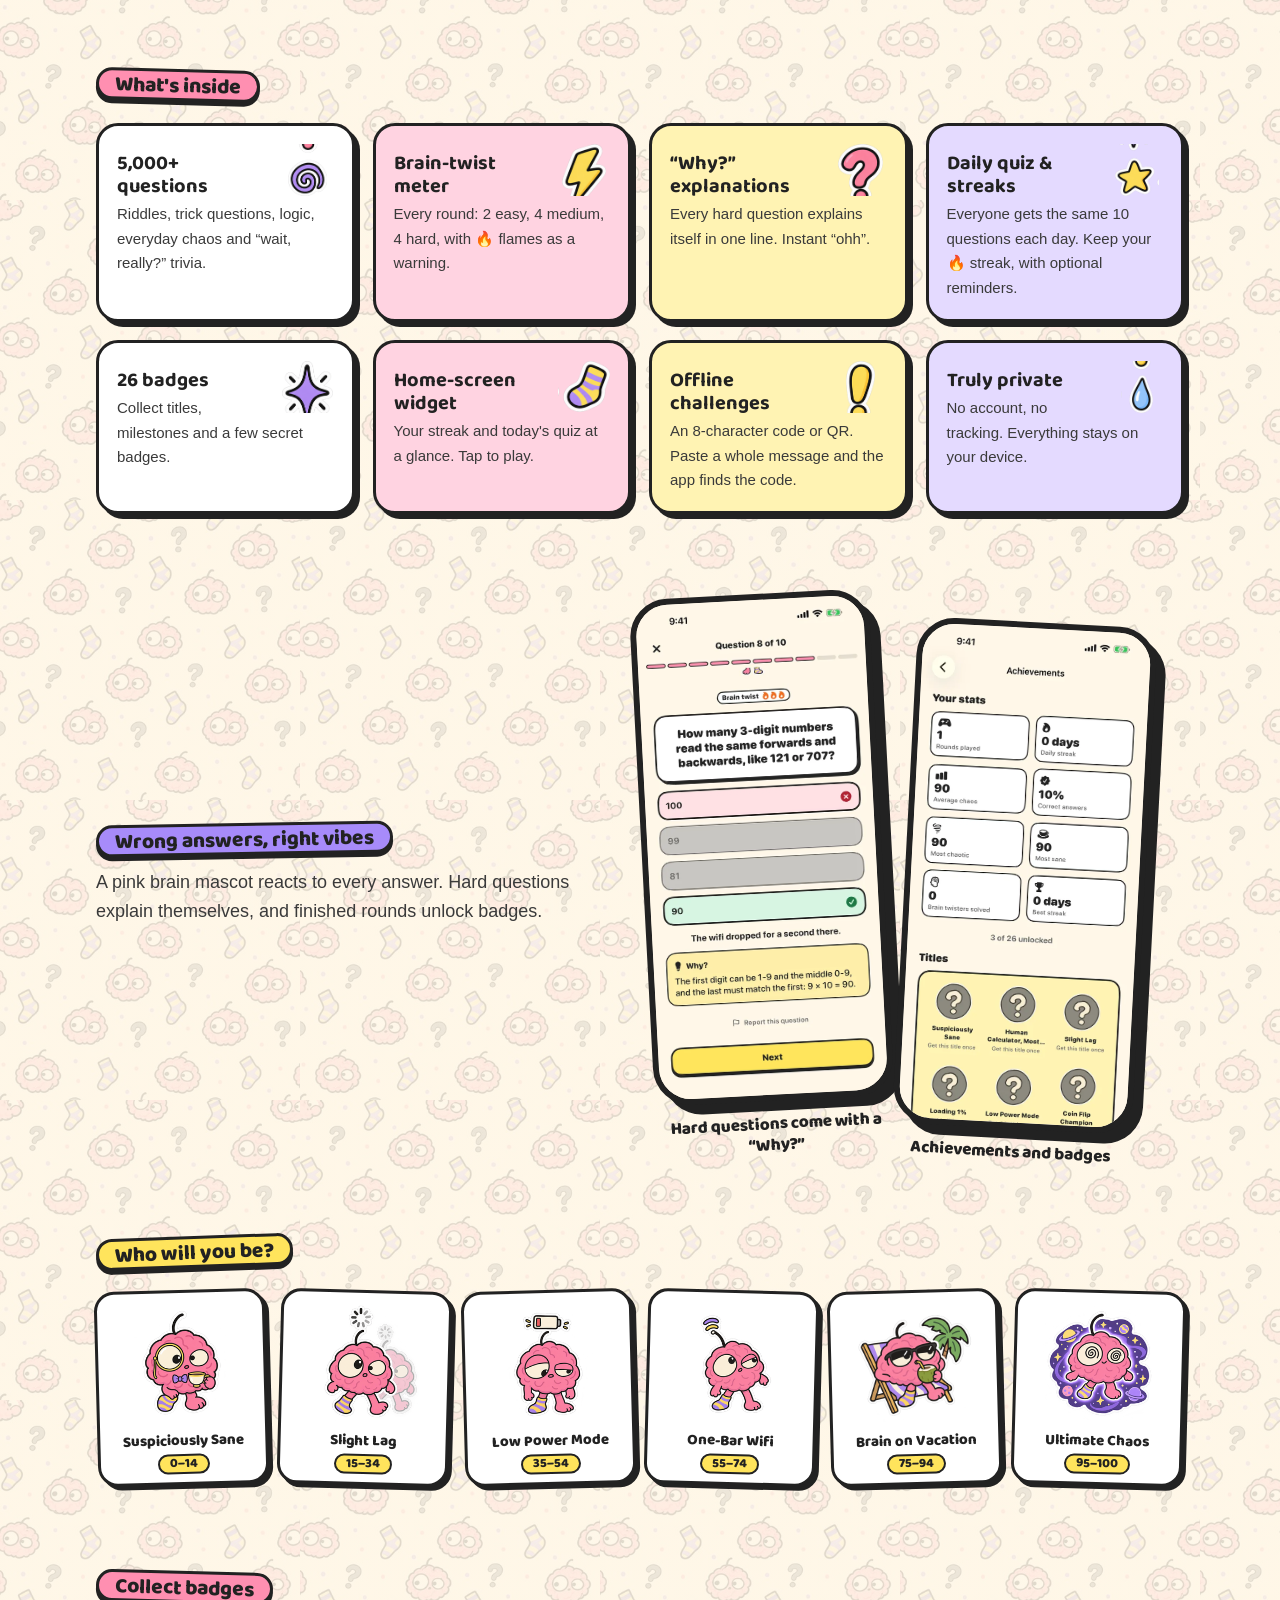
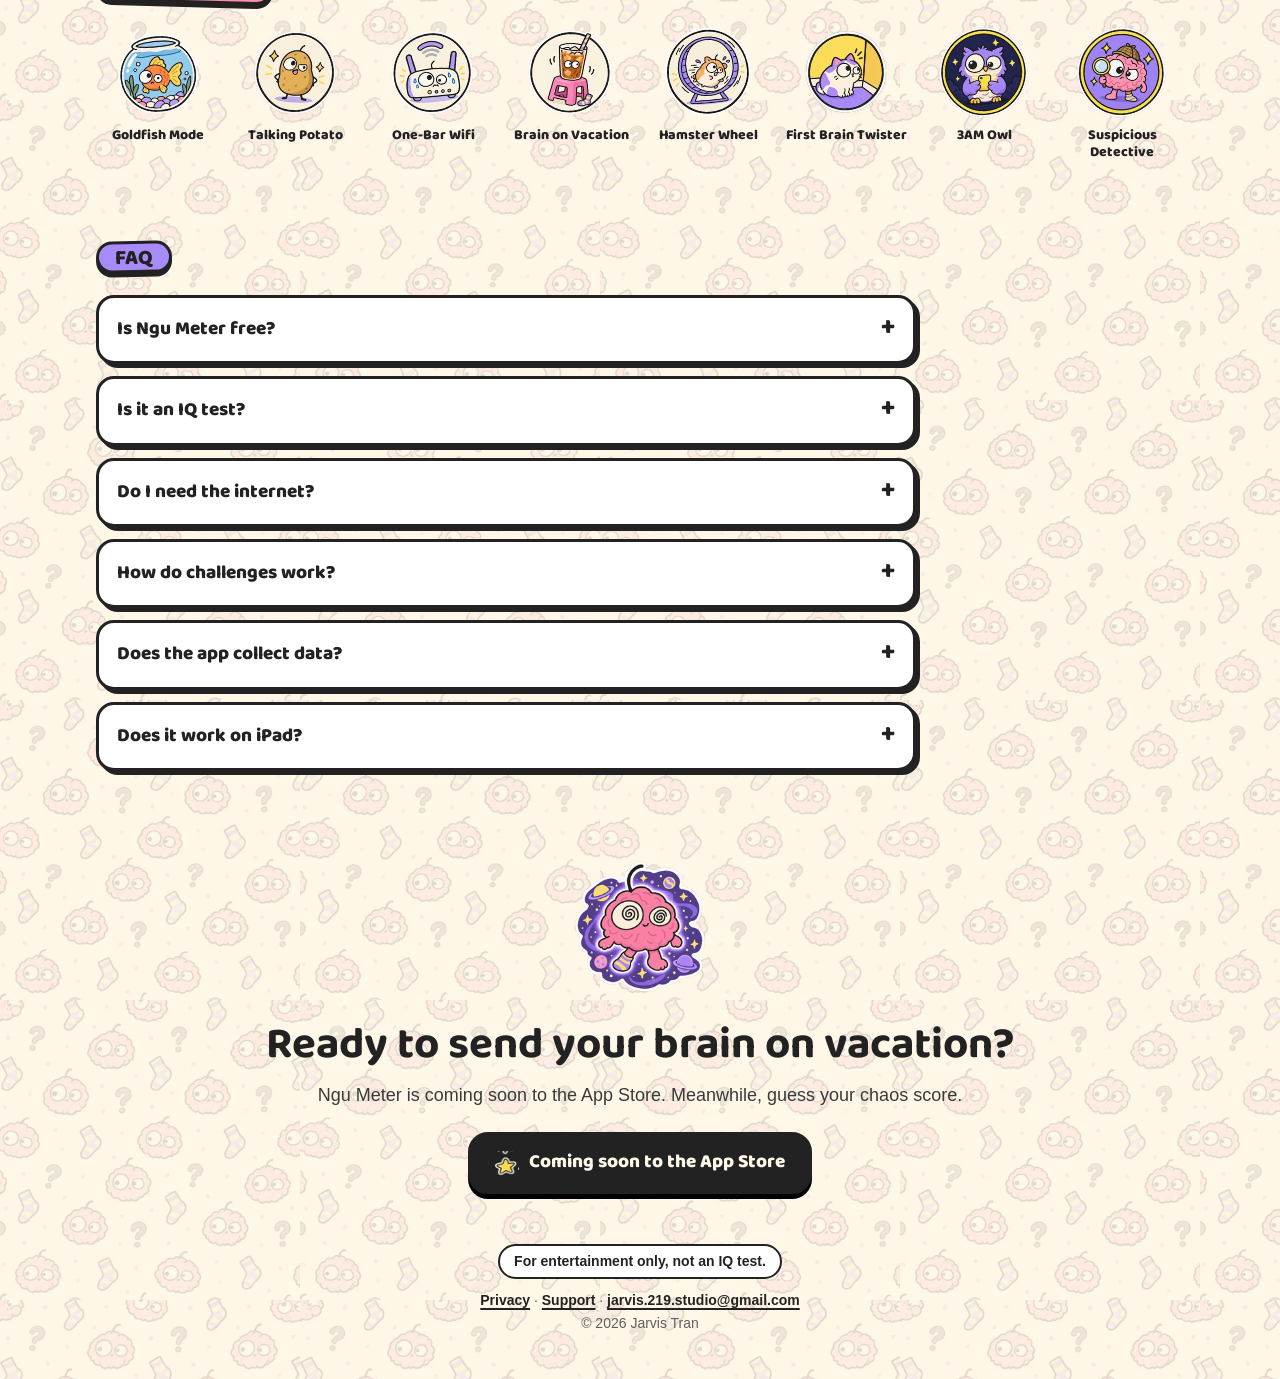
==== commit 708925c7: "Landing page: 5,000+ questions Co-Authored-By: Claude Opus 5.5 <noreply@anthropic.com>" ====
--- a/en/index.html
+++ b/en/index.html
@@ -104,7 +104,7 @@
     <ul class="features">
         <li class="feature">
           <img src="../assets/sticker-swirl.png" width="56" height="56" alt="" loading="lazy">
-          <h3>3,000+ questions</h3>
+          <h3>5,000+ questions</h3>
           <p>Riddles, trick questions, logic, everyday chaos and “wait, really?” trivia.</p>
         </li>
         <li class="feature">
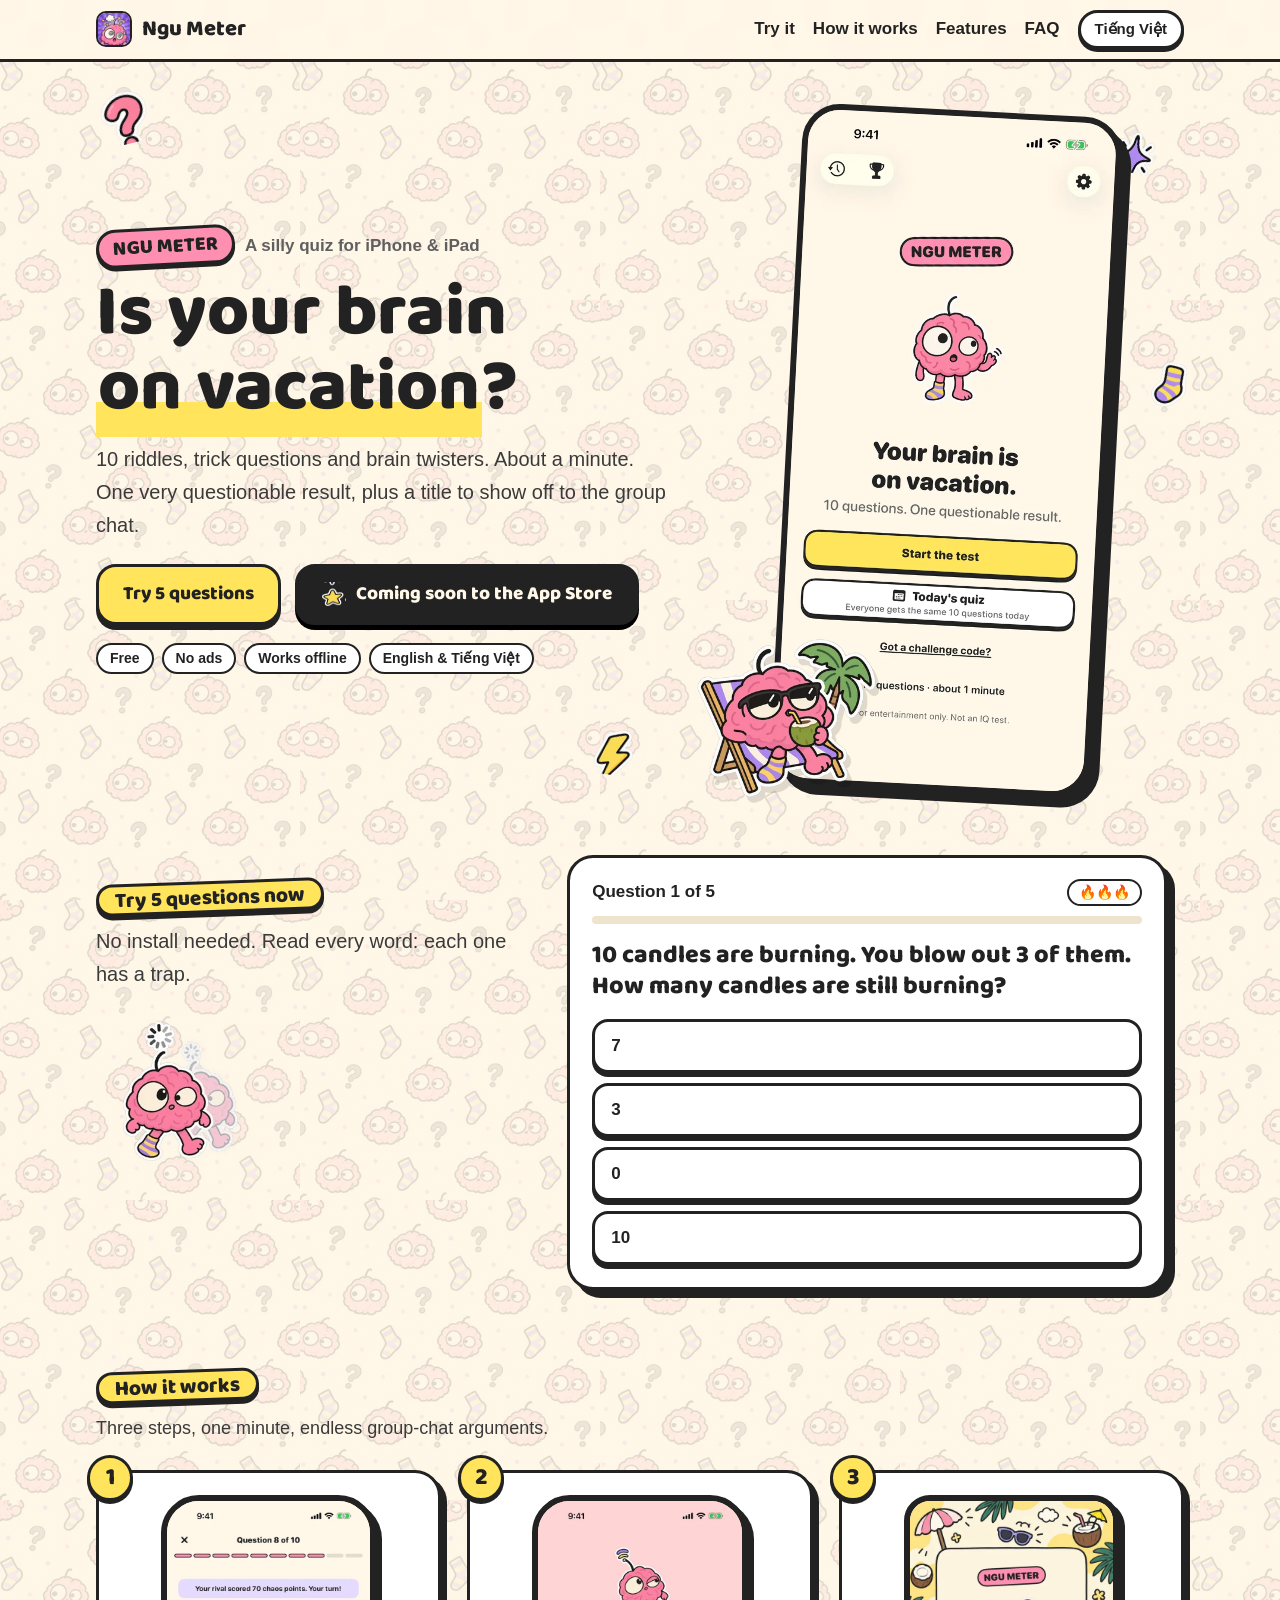
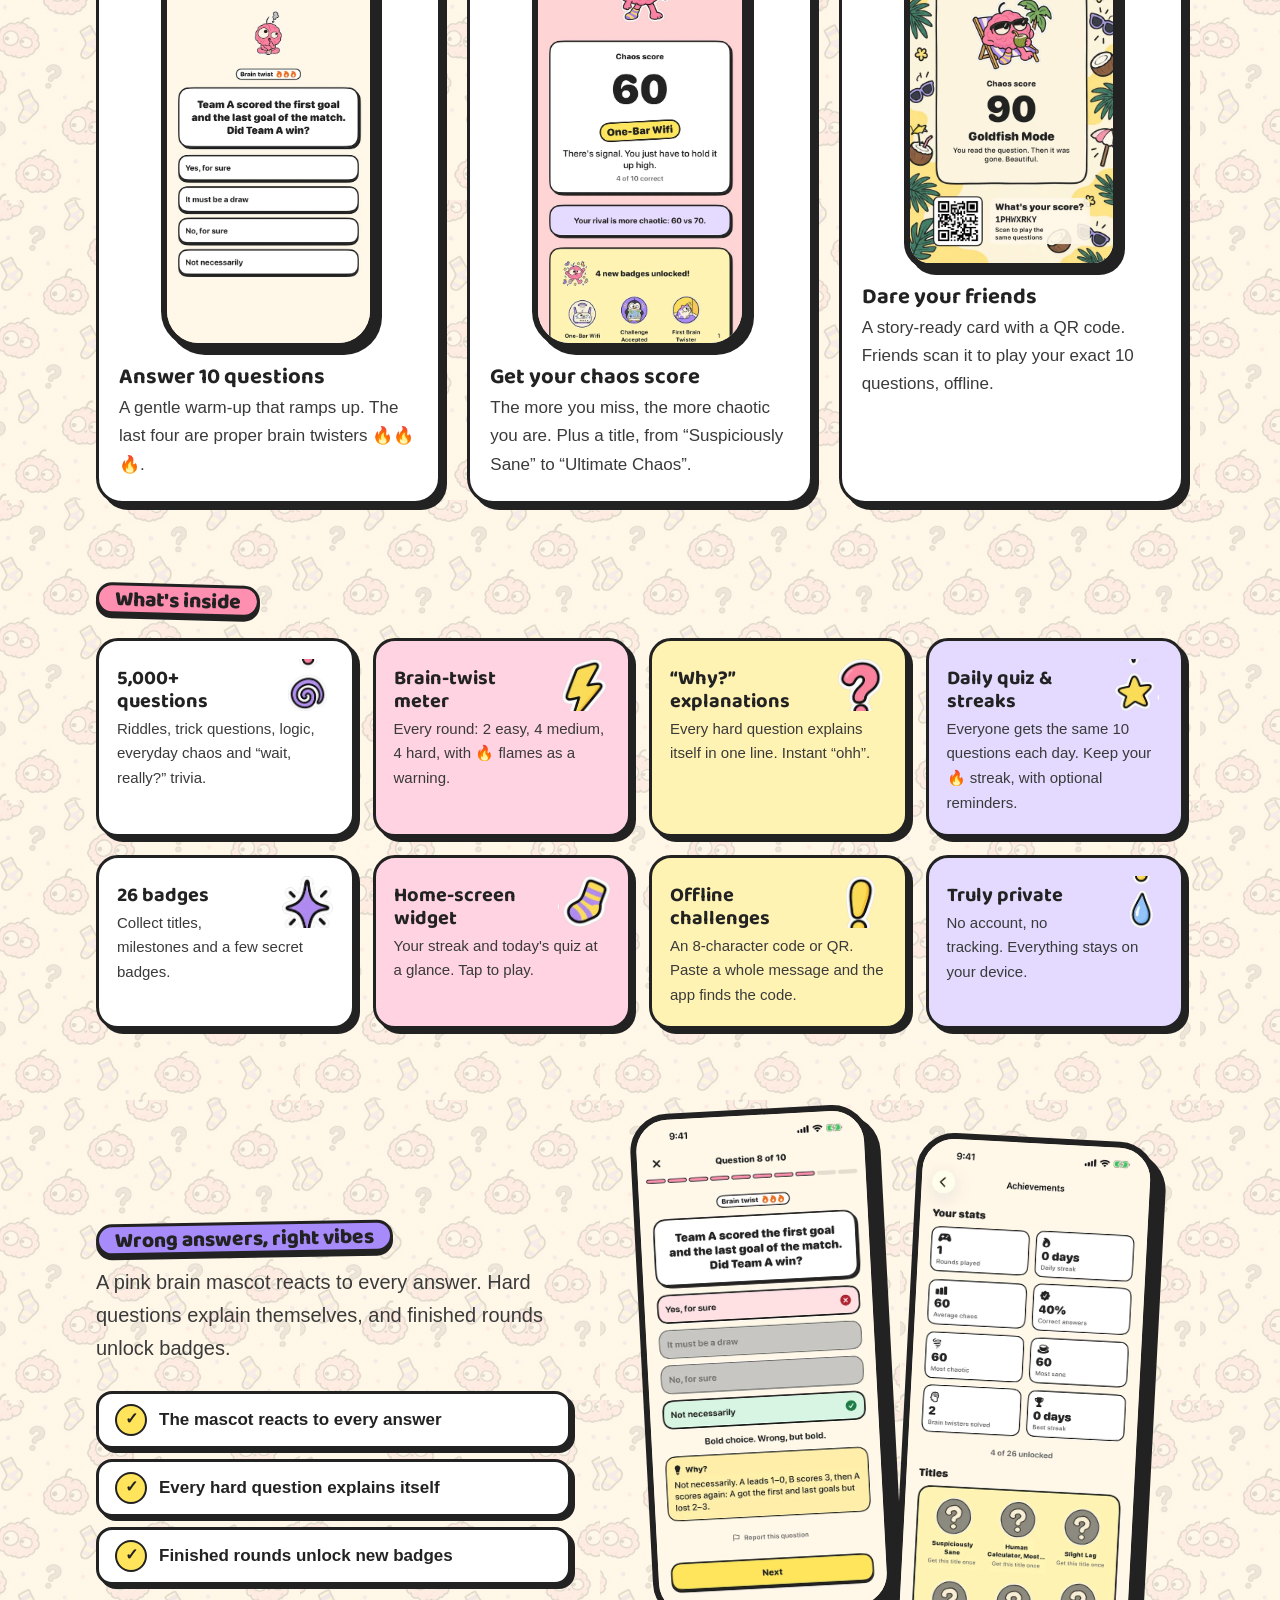
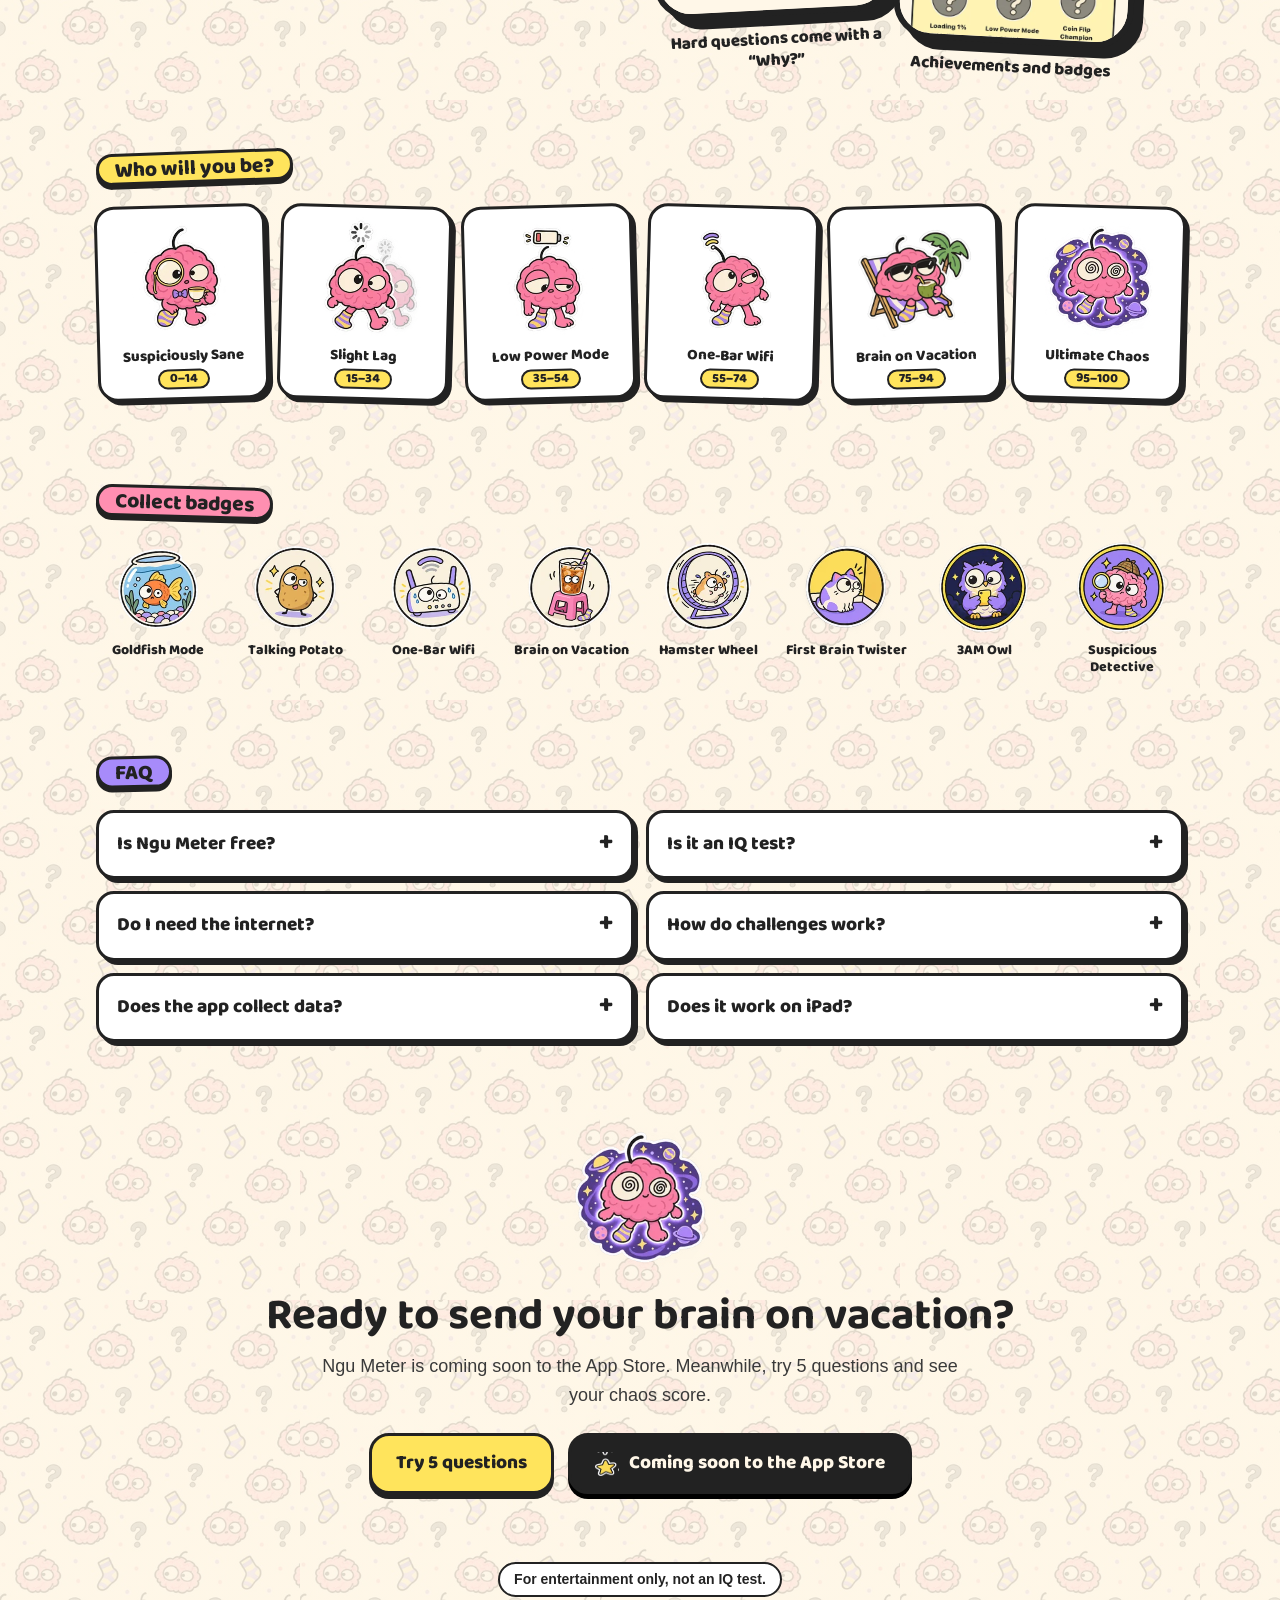
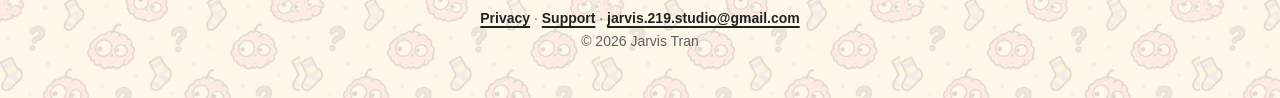
==== commit b9dd6dc4: "Landing page: playable 5-question demo, fresh screenshots, lighter images - "Try 5 questions" sectio" ====
--- a/en/index.html
+++ b/en/index.html
@@ -32,7 +32,8 @@
 <link rel="preconnect" href="https://fonts.gstatic.com" crossorigin>
 <link href="https://fonts.googleapis.com/css2?family=Baloo+2:wght@700;800&display=swap" rel="stylesheet">
 <link rel="preload" as="image" href="../assets/screens/en-01-home.webp" type="image/webp">
-<link rel="stylesheet" href="../assets/style.css?v=6d81b339">
+<link rel="stylesheet" href="../assets/style.css?v=ca1fabe7">
+<script src="../assets/demo.js?v=93cfd3c3" defer></script>
 <script type="application/ld+json">{"@context": "https://schema.org", "@type": "MobileApplication", "name": "Ngu Meter", "alternateName": "Đo Độ Ngu", "operatingSystem": "iOS 17 or later", "applicationCategory": "GameApplication", "applicationSubCategory": "Trivia", "inLanguage": ["vi", "en"], "description": "10 riddles, trick questions and brain twisters in a minute. Get a chaos score, unlock badges and challenge friends with a QR code. Free, no ads, works offline.", "url": "https://jarvis219.github.io/ngu-meter-site/en/", "image": "https://jarvis219.github.io/ngu-meter-site/assets/og-en.png", "screenshot": ["https://jarvis219.github.io/ngu-meter-site/assets/screens/en-01-home.webp", "https://jarvis219.github.io/ngu-meter-site/assets/screens/en-02-hard-question.webp", "https://jarvis219.github.io/ngu-meter-site/assets/screens/en-04-result.webp"], "offers": {"@type": "Offer", "price": "0", "priceCurrency": "USD"}, "author": {"@type": "Person", "name": "Jarvis Tran"}, "isAccessibleForFree": true}</script>
 <script type="application/ld+json">{"@context": "https://schema.org", "@type": "FAQPage", "mainEntity": [{"@type": "Question", "name": "Is Ngu Meter free?", "acceptedAnswer": {"@type": "Answer", "text": "Completely free. No ads and no in-app purchases."}}, {"@type": "Question", "name": "Is it an IQ test?", "acceptedAnswer": {"@type": "Answer", "text": "No. The chaos score is just for fun and doesn't measure anyone's intelligence or worth. The jokes are about the situations, never about you."}}, {"@type": "Question", "name": "Do I need the internet?", "acceptedAnswer": {"@type": "Answer", "text": "No. Questions, the daily quiz and challenges all work offline. A challenge code carries everything needed to rebuild the exact round."}}, {"@type": "Question", "name": "How do challenges work?", "acceptedAnswer": {"@type": "Answer", "text": "After a round, share the result image or the 8-character code. Friends scan the QR or tap “Got a challenge code?” and paste it to play your exact 10 questions."}}, {"@type": "Question", "name": "Does the app collect data?", "acceptedAnswer": {"@type": "Answer", "text": "No. No account, no tracking, no server. History and achievements live only on your device."}}, {"@type": "Question", "name": "Does it work on iPad?", "acceptedAnswer": {"@type": "Answer", "text": "Yes. It supports iPhone and iPad, in any orientation on iPad."}}]}</script>
 </head>
@@ -40,32 +41,54 @@
 <a class="skip" href="#main">Skip to content</a>
 <header class="topbar">
   <div class="topbar-inner">
-    <a class="brand" href="https://jarvis219.github.io/ngu-meter-site/en/"><img src="../assets/icon.png" width="36" height="36" alt=""><span>Ngu Meter</span></a>
-    <nav aria-label="Ngu Meter"><a href="#how">How it works</a><a href="#features">Features</a><a href="#faq">FAQ</a></nav>
+    <a class="brand" href="https://jarvis219.github.io/ngu-meter-site/en/"><img src="../assets/web/icon.webp" width="36" height="36" alt=""><span>Ngu Meter</span></a>
+    <nav aria-label="Ngu Meter"><a href="#try">Try it</a><a href="#how">How it works</a><a href="#features">Features</a><a href="#faq">FAQ</a></nav>
     <a class="lang-switch" href="../" hreflang="vi" lang="vi">Tiếng Việt</a>
   </div>
 </header>
 
 <main id="main">
   <section class="hero">
-    <img class="doodle d1" src="../assets/sticker-question.png" alt="">
-    <img class="doodle d2" src="../assets/sticker-sparkle.png" alt="">
-    <img class="doodle d3" src="../assets/sticker-bolt.png" alt="">
-    <img class="doodle d4" src="../assets/sticker-sock.png" alt="">
+    <img class="doodle d1" src="../assets/web/sticker-question.webp" alt="">
+    <img class="doodle d2" src="../assets/web/sticker-sparkle.webp" alt="">
+    <img class="doodle d3" src="../assets/web/sticker-bolt.webp" alt="">
+    <img class="doodle d4" src="../assets/web/sticker-sock.webp" alt="">
     <div class="hero-copy">
       <p class="eyebrow"><span class="wordmark-sm">NGU METER</span> A silly quiz for iPhone &amp; iPad</p>
-      <h1>Is your brain <mark>on vacation</mark>?</h1>
+      <h1>Is your brain <mark>on&nbsp;vacation</mark>?</h1>
       <p class="lead">10 riddles, trick questions and brain twisters. About a minute. One very questionable result, plus a title to show off to the group chat.</p>
       <div class="cta-row">
-        <span class="button app-store" role="link" aria-disabled="true"><img src="../assets/sticker-star.png" width="24" height="24" alt="">Coming soon to the App Store</span>
-        <a class="button secondary" href="#how">See how it works</a>
+        <a class="button" href="#try">Try 5 questions</a>
+        <span class="button app-store" role="link" aria-disabled="true"><img src="../assets/web/sticker-star.webp" width="24" height="24" alt="">Coming soon to the App Store</span>
       </div>
       <ul class="chips"><li>Free</li><li>No ads</li><li>Works offline</li><li>English &amp; Tiếng Việt</li></ul>
     </div>
     <div class="hero-art">
       <div class="phone phone-hero"><img src="../assets/screens/en-01-home.webp" width="560" height="1217" fetchpriority="high" alt="Ngu Meter home screen on iPhone"></div>
-      <img class="hero-mascot" src="../assets/tier-4.png" width="190" height="190" alt="">
-    </div>
+      <img class="hero-mascot" src="../assets/web/tier-4.webp" width="190" height="190" alt="">
+    </div>
+  </section>
+
+  <section id="try" class="block demo">
+    <div class="demo-intro">
+      <h2 class="label">Try 5 questions now</h2>
+      <p class="block-lead">No install needed. Read every word: each one has a trap.</p>
+      <img class="demo-mascot" src="../assets/web/tier-1.webp" width="150" height="150" alt="" loading="lazy">
+    </div>
+    <div class="demo-play">
+      <div class="demo-card" aria-live="polite"></div>
+      <div class="demo-static">
+        <p>Here are a few (turn on JavaScript to play for real).</p>
+        <ol>
+        <li><p>Team A scored the first goal and the last goal of the match. Did Team A win?</p><details><summary>Answer</summary><p><b>Not necessarily</b>. Not necessarily. A leads 1–0, B scores 3, then A scores again: A got the first and last goals but lost 2–3.</p></details></li>
+        <li><p>10 candles are burning. You blow out 3 of them. How many candles are still burning?</p><details><summary>Answer</summary><p><b>7</b>. 7. The famous riddle asks what&#x27;s left the next morning; this one asks about right now, so 10 − 3 = 7 still burn.</p></details></li>
+        <li><p>It&#x27;s not true that Lan didn&#x27;t eat the last spring roll. Who ate the last spring roll?</p><details><summary>Answer</summary><p><b>Lan</b>. Lan. &#x27;Not true that she didn&#x27;t&#x27; cancels out to &#x27;she did&#x27;.</p></details></li>
+        <li><p>If a week runs from Monday to Sunday, which day is right in the middle of it?</p><details><summary>Answer</summary><p><b>Thursday</b>. 7 days, so the middle is day 4: Mon, Tue, Wed, then Thursday, then Fri, Sat, Sun.</p></details></li>
+        <li><p>On the Moon, an astronaut lets go of a sturdy helium balloon. It…</p><details><summary>Answer</summary><p><b>Falls to the ground</b>. It falls. A balloon only rises by being lighter than the air around it, and the Moon has no air.</p></details></li>
+        </ol>
+      </div>
+    </div>
+    <script type="application/json" id="demo-data">{"perRound": 5, "questions": [{"prompt": "Team A scored the first goal and the last goal of the match. Did Team A win?", "answers": [{"text": "Yes, for sure", "correct": false}, {"text": "Not necessarily", "correct": true}, {"text": "No, for sure", "correct": false}, {"text": "It must be a draw", "correct": false}], "why": "Not necessarily. A leads 1–0, B scores 3, then A scores again: A got the first and last goals but lost 2–3."}, {"prompt": "10 candles are burning. You blow out 3 of them. How many candles are still burning?", "answers": [{"text": "3", "correct": false}, {"text": "10", "correct": false}, {"text": "0", "correct": false}, {"text": "7", "correct": true}], "why": "7. The famous riddle asks what's left the next morning; this one asks about right now, so 10 − 3 = 7 still burn."}, {"prompt": "It's not true that Lan didn't eat the last spring roll. Who ate the last spring roll?", "answers": [{"text": "Someone else, not Lan", "correct": false}, {"text": "Lan", "correct": true}, {"text": "Nobody", "correct": false}, {"text": "Can't tell", "correct": false}], "why": "Lan. 'Not true that she didn't' cancels out to 'she did'."}, {"prompt": "If a week runs from Monday to Sunday, which day is right in the middle of it?", "answers": [{"text": "Wednesday", "correct": false}, {"text": "Thursday", "correct": true}, {"text": "Friday", "correct": false}, {"text": "Tuesday", "correct": false}], "why": "7 days, so the middle is day 4: Mon, Tue, Wed, then Thursday, then Fri, Sat, Sun."}, {"prompt": "On the Moon, an astronaut lets go of a sturdy helium balloon. It…", "answers": [{"text": "Shoots up fast", "correct": false}, {"text": "Drifts up slowly", "correct": false}, {"text": "Hangs still in mid-air", "correct": false}, {"text": "Falls to the ground", "correct": true}], "why": "It falls. A balloon only rises by being lighter than the air around it, and the Moon has no air."}, {"prompt": "Lan wins a best-of-3-sets match 2 sets to 1, and she won the first set. Which set did she lose?", "answers": [{"text": "The 3rd set", "correct": false}, {"text": "Can't tell", "correct": false}, {"text": "The 2nd set", "correct": true}, {"text": "The 1st set", "correct": false}], "why": "The 2nd. Had she won it too, the match would end 2–0 with no 3rd set. So she lost the 2nd and won the 3rd."}, {"prompt": "Which question can you never truthfully answer \"Yes\" to?", "answers": [{"text": "\"Are you hungry?\"", "correct": false}, {"text": "\"Are you asleep?\"", "correct": true}, {"text": "\"Are you awake?\"", "correct": false}, {"text": "\"Can you swim?\"", "correct": false}], "why": "\"Are you asleep?\" If you can answer at all, you're awake, so \"yes\" is never true."}, {"prompt": "You see it every second you're awake, but your brain hides it from you. What is it?", "answers": [{"text": "Your nose", "correct": true}, {"text": "Your ears", "correct": false}, {"text": "Your forehead", "correct": false}, {"text": "Your shadow", "correct": false}], "why": "Your nose. It's always in view of both eyes, but your brain filters it out. Close one eye and look: there it is!"}, {"prompt": "What has 6 legs, 2 heads, 4 ears and 2 hands, but walks on just 4 feet?", "answers": [{"text": "An ant", "correct": false}, {"text": "A spider", "correct": false}, {"text": "A horse and its rider", "correct": true}, {"text": "A beetle", "correct": false}], "why": "A horse with a rider: 4 + 2 legs, 2 heads, 4 ears, the rider's 2 hands, and only the horse's 4 hooves touch the ground."}, {"prompt": "Dry winter air, and every door handle zaps you. Which trick takes the sting out?", "answers": [{"text": "Grab it really fast", "correct": false}, {"text": "Touch it with a key first", "correct": true}, {"text": "Touch it slowly with one fingertip", "correct": false}, {"text": "Apologise to the door", "correct": false}], "why": "A key (or coin). The spark jumps from the metal instead of your fingertip, so you barely feel it."}, {"prompt": "You accidentally paste your email password into the class group chat. Best fix?", "answers": [{"text": "Delete the message, done", "correct": false}, {"text": "Change the password right away", "correct": true}, {"text": "Ask everyone not to look", "correct": false}, {"text": "Post 10 fake ones after it", "correct": false}], "why": "Change it now. Deleting the message doesn't help if someone already saw it or got it in a notification. A new password makes the leaked one useless."}, {"prompt": "Bé Na spots a tiny butterfly: \"A baby one! It'll grow big soon.\" Will it?", "answers": [{"text": "Yes, in a few weeks", "correct": false}, {"text": "Yes, if it drinks nectar", "correct": false}, {"text": "Only its wings will", "correct": false}, {"text": "No, it's already full size", "correct": true}], "why": "No. All the growing happens as a caterpillar. Once a butterfly has wings it's full size; a small one is just a smaller kind."}], "text": {"title": "Try 5 questions now", "lead": "No install needed. Read every word: each one has a trap.", "progress": "Question {n} of {total}", "next": "Next", "finish": "See my result", "why": "Why?", "score": "Chaos score", "wrong": "{w} of {t} wrong", "more": "The app has 5,000+ more like these, plus badges, a daily quiz and challenges with friends.", "again": "Play another round", "answer": "Answer", "nojs": "Here are a few (turn on JavaScript to play for real)."}, "reactions": {"correct": ["Wait… that was right?", "Brain cell #1 reporting for duty.", "Suspiciously smart.", "Even you seem surprised.", "Correct. Don't let it go to your head.", "The hamster is running today."], "wrong": ["Bold choice. Wrong, but bold.", "Your brain went for a coffee.", "Confidence: 100%. Accuracy: pending.", "Interesting. Very interesting.", "The wifi dropped for a second there.", "Not quite, but the vibes were right."]}, "tiers": [{"title": "Suspiciously Sane", "max": 14, "image": "../assets/web/tier-0.webp"}, {"title": "Slight Lag", "max": 34, "image": "../assets/web/tier-1.webp"}, {"title": "Low Power Mode", "max": 54, "image": "../assets/web/tier-2.webp"}, {"title": "One-Bar Wifi", "max": 74, "image": "../assets/web/tier-3.webp"}, {"title": "Brain on Vacation", "max": 94, "image": "../assets/web/tier-4.webp"}, {"title": "Ultimate Chaos", "max": 100, "image": "../assets/web/tier-5.webp"}]}</script>
   </section>
 
   <section id="how" class="block">
@@ -103,42 +126,42 @@
     <h2 class="label pink">What&#x27;s inside</h2>
     <ul class="features">
         <li class="feature">
-          <img src="../assets/sticker-swirl.png" width="56" height="56" alt="" loading="lazy">
+          <img src="../assets/web/sticker-swirl.webp" width="56" height="56" alt="" loading="lazy">
           <h3>5,000+ questions</h3>
           <p>Riddles, trick questions, logic, everyday chaos and “wait, really?” trivia.</p>
         </li>
         <li class="feature">
-          <img src="../assets/sticker-bolt.png" width="56" height="56" alt="" loading="lazy">
+          <img src="../assets/web/sticker-bolt.webp" width="56" height="56" alt="" loading="lazy">
           <h3>Brain-twist meter</h3>
           <p>Every round: 2 easy, 4 medium, 4 hard, with 🔥 flames as a warning.</p>
         </li>
         <li class="feature">
-          <img src="../assets/sticker-question.png" width="56" height="56" alt="" loading="lazy">
+          <img src="../assets/web/sticker-question.webp" width="56" height="56" alt="" loading="lazy">
           <h3>“Why?” explanations</h3>
           <p>Every hard question explains itself in one line. Instant “ohh”.</p>
         </li>
         <li class="feature">
-          <img src="../assets/sticker-star.png" width="56" height="56" alt="" loading="lazy">
+          <img src="../assets/web/sticker-star.webp" width="56" height="56" alt="" loading="lazy">
           <h3>Daily quiz &amp; streaks</h3>
           <p>Everyone gets the same 10 questions each day. Keep your 🔥 streak, with optional reminders.</p>
         </li>
         <li class="feature">
-          <img src="../assets/sticker-sparkle.png" width="56" height="56" alt="" loading="lazy">
+          <img src="../assets/web/sticker-sparkle.webp" width="56" height="56" alt="" loading="lazy">
           <h3>26 badges</h3>
           <p>Collect titles, milestones and a few secret badges.</p>
         </li>
         <li class="feature">
-          <img src="../assets/sticker-sock.png" width="56" height="56" alt="" loading="lazy">
+          <img src="../assets/web/sticker-sock.webp" width="56" height="56" alt="" loading="lazy">
           <h3>Home-screen widget</h3>
           <p>Your streak and today&#x27;s quiz at a glance. Tap to play.</p>
         </li>
         <li class="feature">
-          <img src="../assets/sticker-exclaim.png" width="56" height="56" alt="" loading="lazy">
+          <img src="../assets/web/sticker-exclaim.webp" width="56" height="56" alt="" loading="lazy">
           <h3>Offline challenges</h3>
           <p>An 8-character code or QR. Paste a whole message and the app finds the code.</p>
         </li>
         <li class="feature">
-          <img src="../assets/sticker-drop.png" width="56" height="56" alt="" loading="lazy">
+          <img src="../assets/web/sticker-drop.webp" width="56" height="56" alt="" loading="lazy">
           <h3>Truly private</h3>
           <p>No account, no tracking. Everything stays on your device.</p>
         </li>
@@ -149,6 +172,7 @@
     <div>
       <h2 class="label purple">Wrong answers, right vibes</h2>
       <p class="block-lead">A pink brain mascot reacts to every answer. Hard questions explain themselves, and finished rounds unlock badges.</p>
+      <ul class="checks"><li>The mascot reacts to every answer</li><li>Every hard question explains itself</li><li>Finished rounds unlock new badges</li></ul>
     </div>
     <div class="showcase-phones">
         <figure>
@@ -165,12 +189,12 @@
   <section class="block">
     <h2 class="label">Who will you be?</h2>
     <div class="tiers">
-        <figure><img src="../assets/tier-0.png" width="120" height="120" loading="lazy" alt=""><figcaption>Suspiciously Sane<br><span class="score">0–14</span></figcaption></figure>
-        <figure><img src="../assets/tier-1.png" width="120" height="120" loading="lazy" alt=""><figcaption>Slight Lag<br><span class="score">15–34</span></figcaption></figure>
-        <figure><img src="../assets/tier-2.png" width="120" height="120" loading="lazy" alt=""><figcaption>Low Power Mode<br><span class="score">35–54</span></figcaption></figure>
-        <figure><img src="../assets/tier-3.png" width="120" height="120" loading="lazy" alt=""><figcaption>One-Bar Wifi<br><span class="score">55–74</span></figcaption></figure>
-        <figure><img src="../assets/tier-4.png" width="120" height="120" loading="lazy" alt=""><figcaption>Brain on Vacation<br><span class="score">75–94</span></figcaption></figure>
-        <figure><img src="../assets/tier-5.png" width="120" height="120" loading="lazy" alt=""><figcaption>Ultimate Chaos<br><span class="score">95–100</span></figcaption></figure>
+        <figure><img src="../assets/web/tier-0.webp" width="120" height="120" loading="lazy" alt=""><figcaption>Suspiciously Sane<br><span class="score">0–14</span></figcaption></figure>
+        <figure><img src="../assets/web/tier-1.webp" width="120" height="120" loading="lazy" alt=""><figcaption>Slight Lag<br><span class="score">15–34</span></figcaption></figure>
+        <figure><img src="../assets/web/tier-2.webp" width="120" height="120" loading="lazy" alt=""><figcaption>Low Power Mode<br><span class="score">35–54</span></figcaption></figure>
+        <figure><img src="../assets/web/tier-3.webp" width="120" height="120" loading="lazy" alt=""><figcaption>One-Bar Wifi<br><span class="score">55–74</span></figcaption></figure>
+        <figure><img src="../assets/web/tier-4.webp" width="120" height="120" loading="lazy" alt=""><figcaption>Brain on Vacation<br><span class="score">75–94</span></figcaption></figure>
+        <figure><img src="../assets/web/tier-5.webp" width="120" height="120" loading="lazy" alt=""><figcaption>Ultimate Chaos<br><span class="score">95–100</span></figcaption></figure>
     </div>
   </section>
 
@@ -201,10 +225,13 @@
   </section>
 
   <section class="block final">
-    <img src="../assets/tier-5.png" width="160" height="160" alt="" loading="lazy">
+    <img src="../assets/web/tier-5.webp" width="160" height="160" alt="" loading="lazy">
     <h2>Ready to send your brain on vacation?</h2>
-    <p>Ngu Meter is coming soon to the App Store. Meanwhile, guess your chaos score.</p>
-    <span class="button app-store" role="link" aria-disabled="true"><img src="../assets/sticker-star.png" width="24" height="24" alt="">Coming soon to the App Store</span>
+    <p>Ngu Meter is coming soon to the App Store. Meanwhile, try 5 questions and see your chaos score.</p>
+    <div class="cta-row final-cta">
+      <a class="button" href="#try">Try 5 questions</a>
+      <span class="button app-store" role="link" aria-disabled="true"><img src="../assets/web/sticker-star.webp" width="24" height="24" alt="">Coming soon to the App Store</span>
+    </div>
   </section>
 </main>
 
--- a/assets/style.css
+++ b/assets/style.css
@@ -297,7 +297,7 @@
   display: inline-block; padding: 0 14px; font-family: var(--display); font-size: 20px; color: var(--ink);
   background: var(--pink); border: 3px solid var(--ink); border-radius: 999px; box-shadow: 0 3px 0 var(--ink); transform: rotate(-3deg);
 }
-.landing h1 { font-size: clamp(40px, 6.4vw, 72px); line-height: 1.05; margin: 0 0 16px; font-weight: 800; }
+.landing h1 { font-size: clamp(40px, 6.4vw, 72px); line-height: 1.05; margin: 0 0 16px; font-weight: 800; text-wrap: balance; }
 .landing h1 mark {
   background: linear-gradient(transparent 62%, var(--lemon) 62%, var(--lemon) 92%, transparent 92%);
   color: inherit; padding: 0 2px;
@@ -364,6 +364,16 @@
 .showcase-phones figure:first-child { transform: rotate(-3deg); }
 .showcase-phones figure:last-child { transform: rotate(3deg) translateY(28px); }
 .showcase-phones figcaption { margin-top: 14px; font-weight: 800; font-family: var(--display); font-size: 17px; line-height: 1.2; }
+.showcase .block-lead { font-size: 20px; }
+.checks { list-style: none; padding: 0; margin: 0; display: grid; gap: 10px; }
+.checks li {
+  display: flex; align-items: center; gap: 12px; padding: 10px 16px; background: var(--surface);
+  border: 3px solid var(--ink); border-radius: 16px; box-shadow: 4px 4px 0 var(--ink); font-weight: 800;
+}
+.checks li::before {
+  content: "✓"; flex: none; display: grid; place-items: center; width: 28px; height: 28px;
+  background: var(--lemon); border: 2px solid var(--ink); border-radius: 50%; font-size: 16px;
+}
 @media (max-width: 860px) { .showcase { grid-template-columns: 1fr; } }
 
 .landing .tiers { grid-template-columns: repeat(6, 1fr); margin-top: 22px; }
@@ -378,6 +388,7 @@
 @media (max-width: 860px) { .badge-strip { grid-template-columns: repeat(4, 1fr); } }
 
 .faq { margin-top: 22px; display: grid; gap: 12px; max-width: 820px; }
+@media (min-width: 861px) { .landing .faq { grid-template-columns: 1fr 1fr; align-items: start; max-width: none; } }
 .faq details { background: var(--surface); border: 3px solid var(--ink); border-radius: 18px; box-shadow: 4px 4px 0 var(--ink); padding: 4px 18px; }
 .faq summary { cursor: pointer; font-family: var(--display); font-weight: 800; font-size: 19px; padding: 12px 0; list-style: none; display: flex; justify-content: space-between; gap: 12px; }
 .faq summary::-webkit-details-marker { display: none; }
@@ -389,3 +400,61 @@
 .final h2 { font-size: clamp(30px, 4.5vw, 44px); margin: 10px 0; }
 .final p { max-width: 36em; margin: 0 auto 22px; color: #3a3a3a; font-size: 18px; }
 .final > img { width: 150px; height: auto; }
+.final-cta { justify-content: center; }
+
+/* ---------- "Try it" quiz ---------- */
+.demo { display: grid; grid-template-columns: .8fr 1.2fr; gap: 32px; align-items: start; }
+.demo-intro .block-lead { font-size: 20px; }
+.demo-mascot { width: 150px; height: auto; transform: rotate(-4deg); }
+.demo-play { max-width: 600px; width: 100%; justify-self: center; }
+.demo-card {
+  display: none; background: var(--surface); border: 3px solid var(--ink); border-radius: 26px;
+  box-shadow: 8px 8px 0 var(--ink); padding: 20px 22px 22px;
+}
+.demo.is-live .demo-card { display: block; }
+.demo.is-live .demo-static { display: none; }
+.demo-top { display: flex; justify-content: space-between; align-items: center; font-weight: 800; }
+.demo-flames { font-size: 14px; padding: 0 10px; border: 2px solid var(--ink); border-radius: 999px; }
+.demo-bar { height: 8px; margin: 10px 0 16px; border-radius: 999px; background: #eee3cc; overflow: hidden; }
+.demo-bar::before { content: ""; display: block; height: 100%; width: var(--done, 0); background: var(--pink); }
+.demo-q { font-family: var(--display); font-weight: 800; font-size: clamp(21px, 2.4vw, 25px); line-height: 1.25; margin: 0 0 16px; }
+.demo-q:focus, .demo-score:focus { outline: none; }
+.demo-answers { display: grid; gap: 10px; }
+.demo-answer {
+  font: 700 17px/1.3 var(--body); color: var(--ink); text-align: left; padding: 13px 16px; cursor: pointer;
+  background: var(--surface); border: 3px solid var(--ink); border-radius: 16px; box-shadow: 0 4px 0 var(--ink);
+  transition: transform .08s, box-shadow .08s, background .15s;
+}
+.demo-answer:hover:not(:disabled) { background: #FFF3B3; transform: translateY(2px); box-shadow: 0 2px 0 var(--ink); }
+.demo-answer:disabled { cursor: default; }
+.demo-answer.is-correct { background: #D9F5E3; }
+.demo-answer.is-correct::after { content: " ✓"; }
+.demo-answer.is-wrong { background: #FFE0E6; }
+.demo-answer.is-wrong::after { content: " ✗"; }
+.demo-answer.is-dim { opacity: .5; box-shadow: none; }
+.demo-feedback { margin-top: 16px; }
+.demo-reaction { text-align: center; font-weight: 800; margin: 0 0 10px; }
+.demo-why { background: #FFF3B3; border: 3px solid var(--ink); border-radius: 16px; padding: 10px 14px; margin-bottom: 16px; }
+.demo-why p { margin: 4px 0 0; }
+.demo-next { display: block; width: 100%; cursor: pointer; font-family: var(--display); }
+.demo-result { text-align: center; }
+.demo-result img { width: 140px; height: auto; }
+.demo-score-label { margin: 6px 0 0; font-weight: 800; color: var(--muted); }
+.demo-score { font-family: var(--display); font-weight: 800; font-size: 72px; line-height: 1; margin: 0; }
+.demo-tier {
+  display: inline-block; margin: 8px 0 4px; padding: 2px 16px; font-family: var(--display); font-weight: 800; font-size: 22px;
+  background: var(--lemon); border: 3px solid var(--ink); border-radius: 999px; transform: rotate(-2deg);
+}
+.demo-count { margin: 4px 0; font-weight: 700; }
+.demo-more { color: #3a3a3a; margin: 8px auto 16px; max-width: 30em; }
+.demo-again { cursor: pointer; font-family: var(--display); }
+.demo-static ol { padding-left: 22px; }
+.demo-static li > p { font-weight: 800; margin-bottom: 4px; }
+@media (max-width: 860px) {
+  .demo { grid-template-columns: 1fr; }
+  .demo-intro { text-align: center; }
+  .demo-intro .block-lead { margin-left: auto; margin-right: auto; }
+  .demo-mascot { display: none; }
+  .demo-card { padding: 16px; box-shadow: 5px 5px 0 var(--ink); }
+}
+@media (prefers-reduced-motion: reduce) { .demo-answer { transition: none; } }
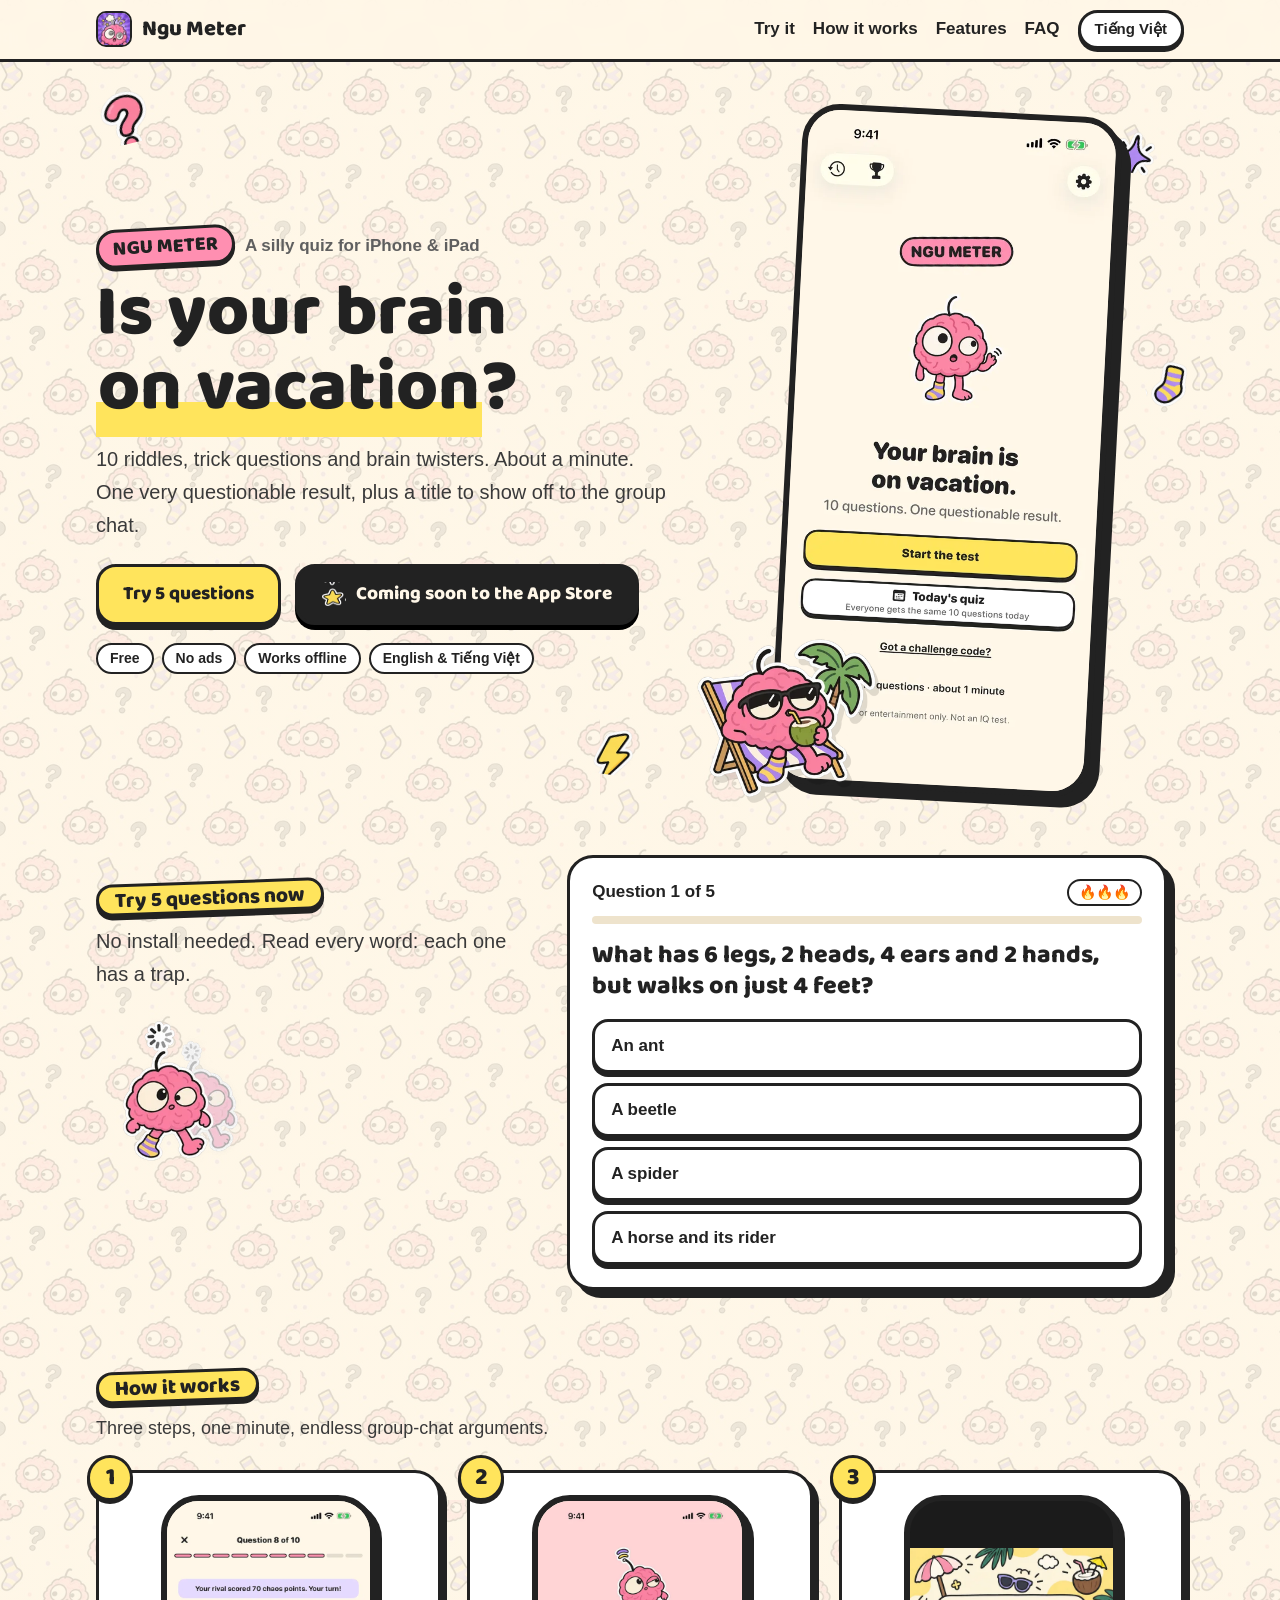
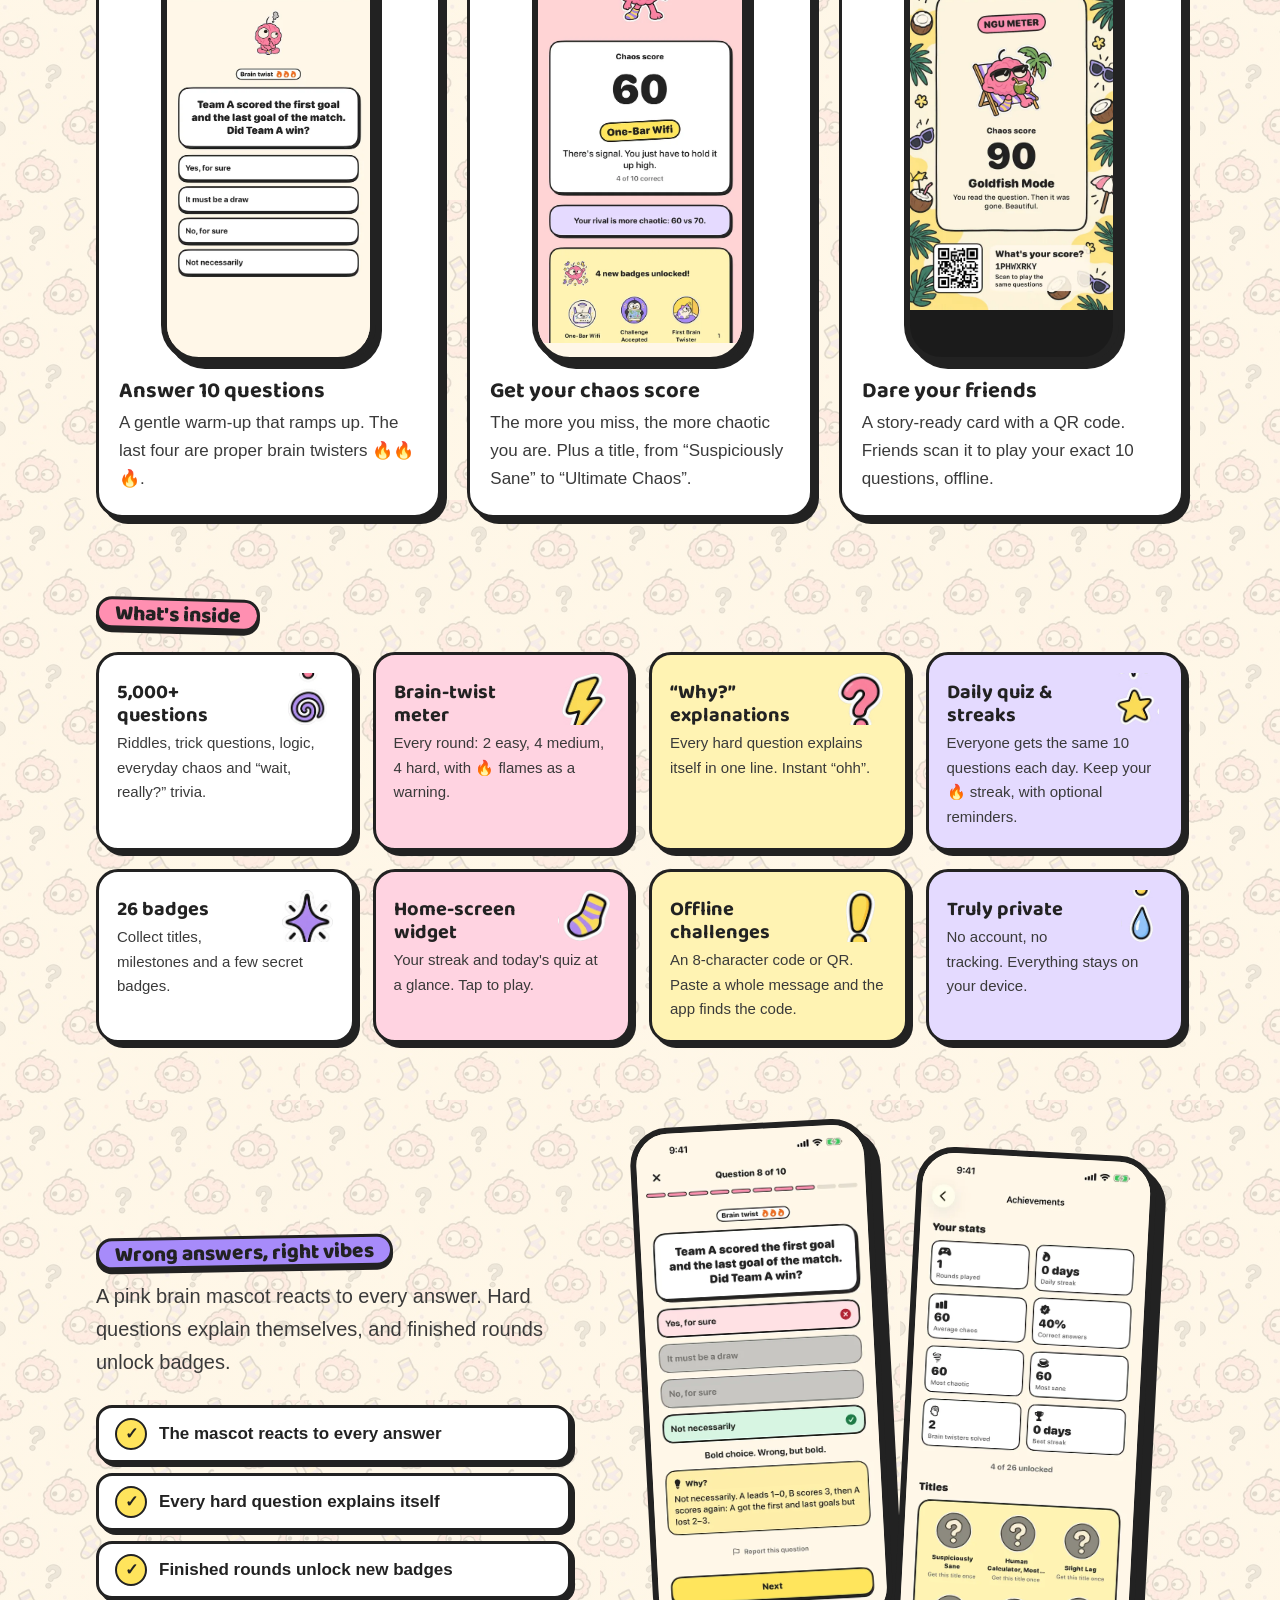
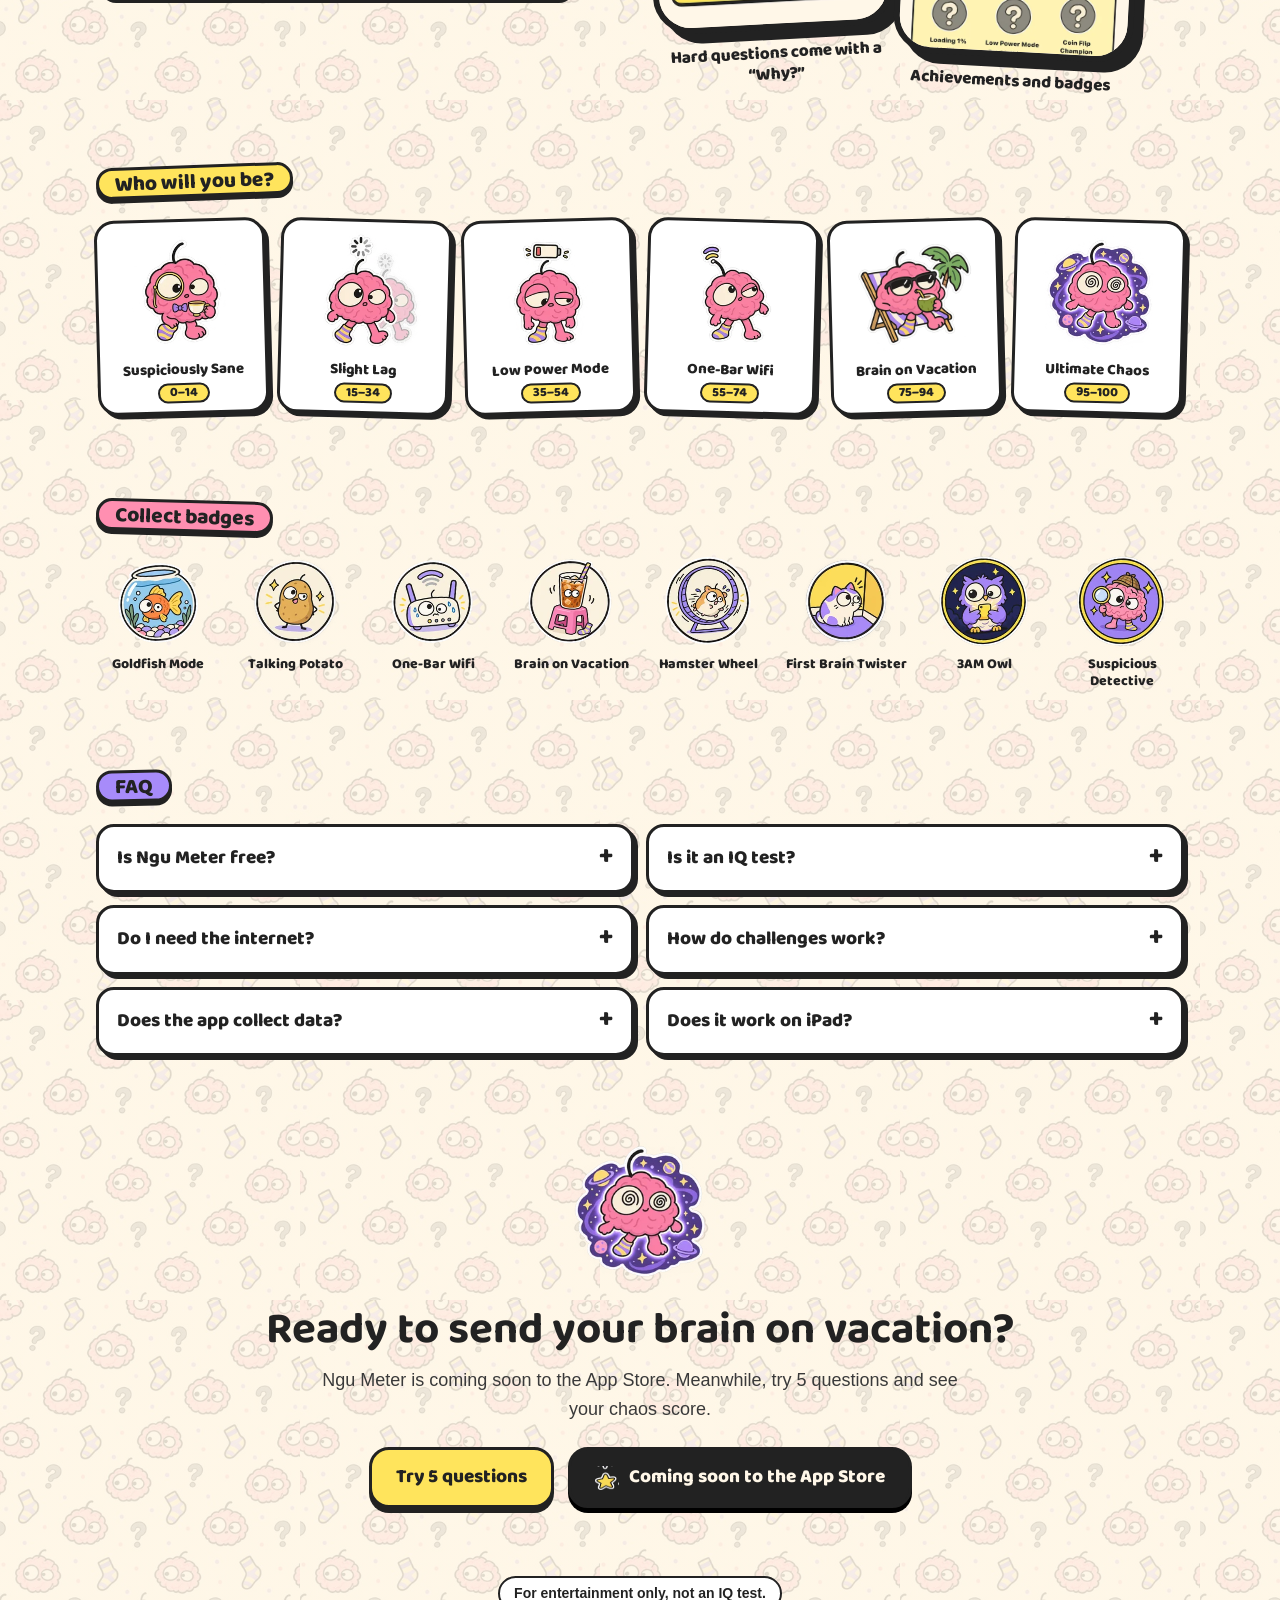
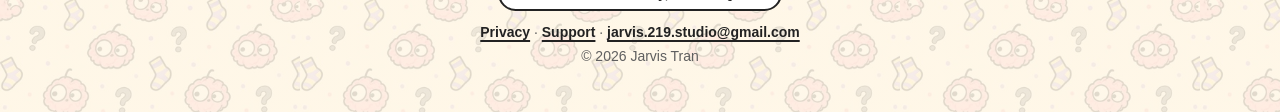
==== commit a68cbc34: "Landing page: same phone size for all three steps The 9:16 share card was shorter than the phone scr" ====
--- a/en/index.html
+++ b/en/index.html
@@ -32,7 +32,7 @@
 <link rel="preconnect" href="https://fonts.gstatic.com" crossorigin>
 <link href="https://fonts.googleapis.com/css2?family=Baloo+2:wght@700;800&display=swap" rel="stylesheet">
 <link rel="preload" as="image" href="../assets/screens/en-01-home.webp" type="image/webp">
-<link rel="stylesheet" href="../assets/style.css?v=ca1fabe7">
+<link rel="stylesheet" href="../assets/style.css?v=c6506c35">
 <script src="../assets/demo.js?v=93cfd3c3" defer></script>
 <script type="application/ld+json">{"@context": "https://schema.org", "@type": "MobileApplication", "name": "Ngu Meter", "alternateName": "Đo Độ Ngu", "operatingSystem": "iOS 17 or later", "applicationCategory": "GameApplication", "applicationSubCategory": "Trivia", "inLanguage": ["vi", "en"], "description": "10 riddles, trick questions and brain twisters in a minute. Get a chaos score, unlock badges and challenge friends with a QR code. Free, no ads, works offline.", "url": "https://jarvis219.github.io/ngu-meter-site/en/", "image": "https://jarvis219.github.io/ngu-meter-site/assets/og-en.png", "screenshot": ["https://jarvis219.github.io/ngu-meter-site/assets/screens/en-01-home.webp", "https://jarvis219.github.io/ngu-meter-site/assets/screens/en-02-hard-question.webp", "https://jarvis219.github.io/ngu-meter-site/assets/screens/en-04-result.webp"], "offers": {"@type": "Offer", "price": "0", "priceCurrency": "USD"}, "author": {"@type": "Person", "name": "Jarvis Tran"}, "isAccessibleForFree": true}</script>
 <script type="application/ld+json">{"@context": "https://schema.org", "@type": "FAQPage", "mainEntity": [{"@type": "Question", "name": "Is Ngu Meter free?", "acceptedAnswer": {"@type": "Answer", "text": "Completely free. No ads and no in-app purchases."}}, {"@type": "Question", "name": "Is it an IQ test?", "acceptedAnswer": {"@type": "Answer", "text": "No. The chaos score is just for fun and doesn't measure anyone's intelligence or worth. The jokes are about the situations, never about you."}}, {"@type": "Question", "name": "Do I need the internet?", "acceptedAnswer": {"@type": "Answer", "text": "No. Questions, the daily quiz and challenges all work offline. A challenge code carries everything needed to rebuild the exact round."}}, {"@type": "Question", "name": "How do challenges work?", "acceptedAnswer": {"@type": "Answer", "text": "After a round, share the result image or the 8-character code. Friends scan the QR or tap “Got a challenge code?” and paste it to play your exact 10 questions."}}, {"@type": "Question", "name": "Does the app collect data?", "acceptedAnswer": {"@type": "Answer", "text": "No. No account, no tracking, no server. History and achievements live only on your device."}}, {"@type": "Question", "name": "Does it work on iPad?", "acceptedAnswer": {"@type": "Answer", "text": "Yes. It supports iPhone and iPad, in any orientation on iPad."}}]}</script>
--- a/assets/style.css
+++ b/assets/style.css
@@ -338,6 +338,9 @@
 .steps { list-style: none; padding: 0; margin: 0; display: grid; grid-template-columns: repeat(3, 1fr); gap: 26px; }
 .step { position: relative; background: var(--surface); border: 3px solid var(--ink); border-radius: 26px; box-shadow: 6px 6px 0 var(--ink); padding: 22px 20px; }
 .step .phone { width: 72%; margin: 0 auto 16px; box-shadow: 6px 6px 0 var(--ink); }
+/* Every step shows the same phone; the 9:16 share card sits in it like a story viewed full screen. */
+.step .phone { aspect-ratio: 560 / 1217; }
+.step .phone-card { border-radius: 38px; background: #1B1B1B; display: flex; align-items: center; }
 .step h3 { font-size: 22px; margin: 0 0 4px; }
 .step p { margin: 0; color: #3a3a3a; }
 .step-num {
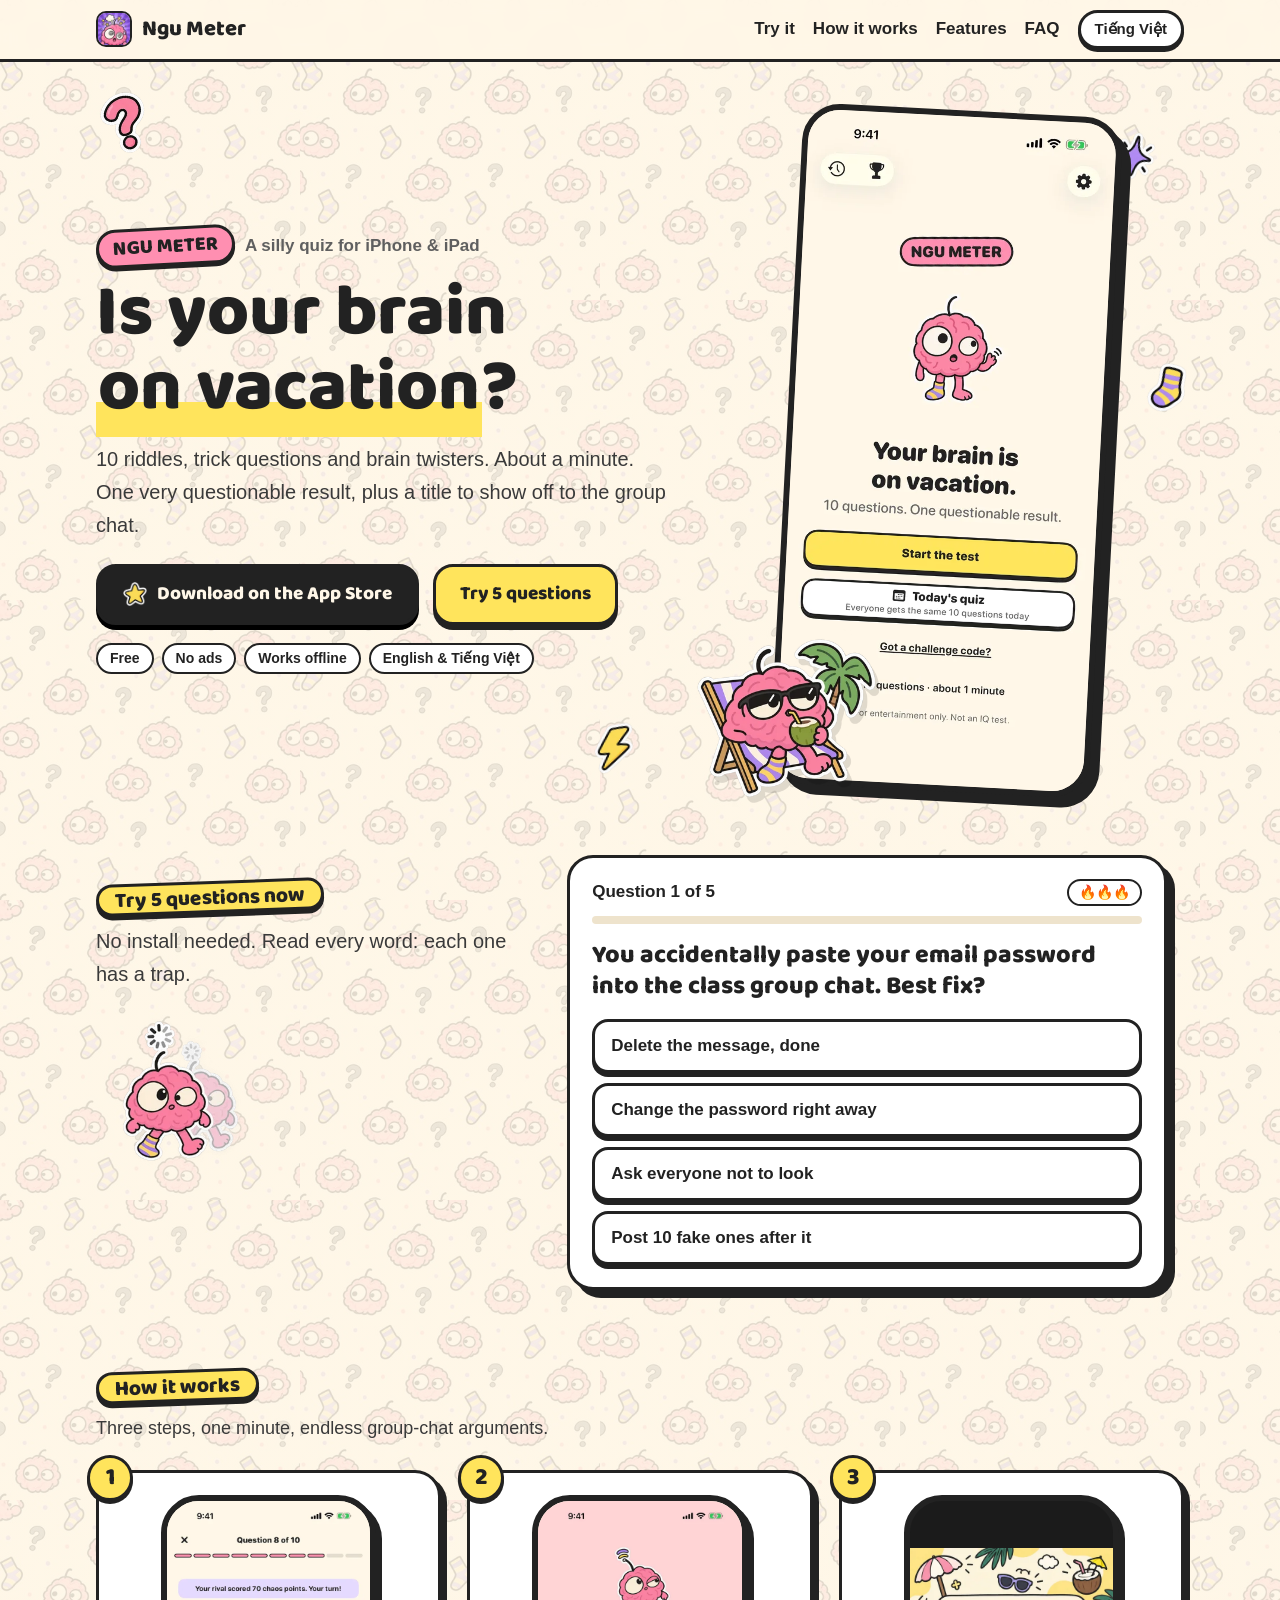
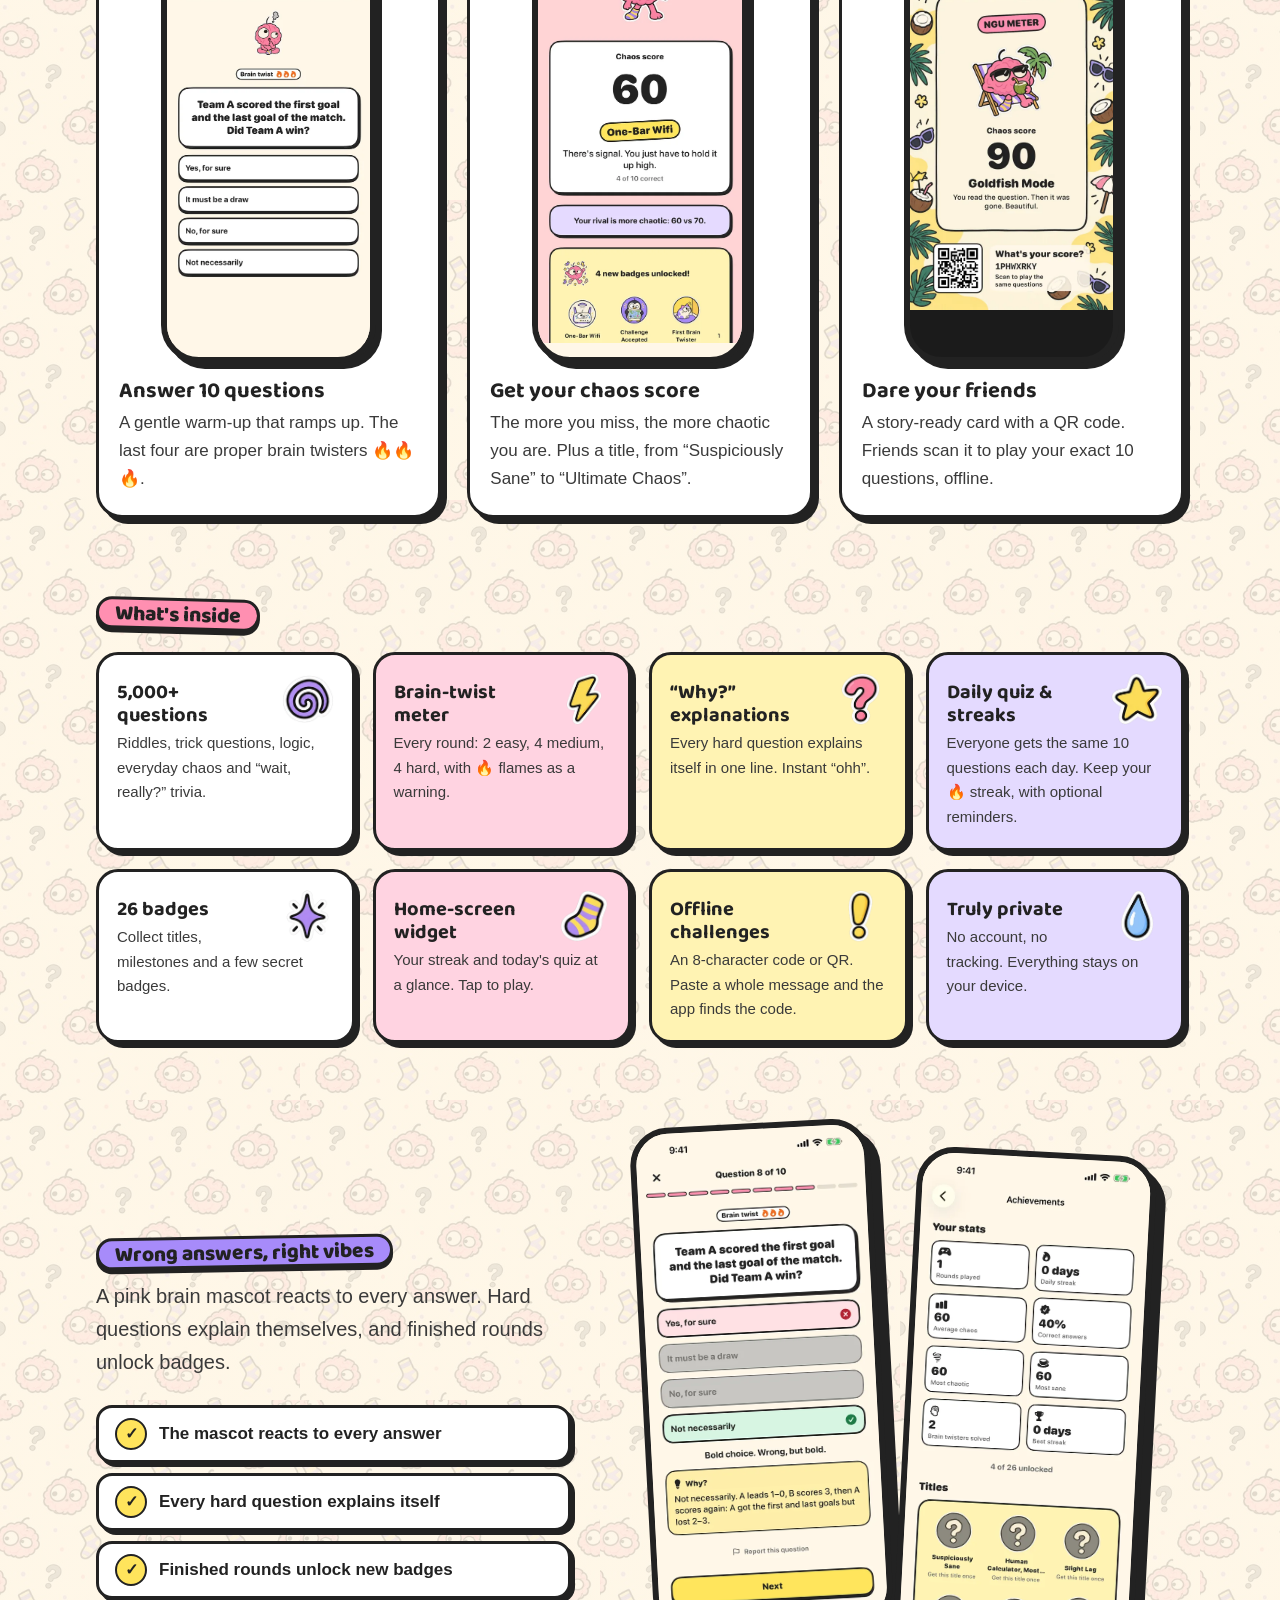
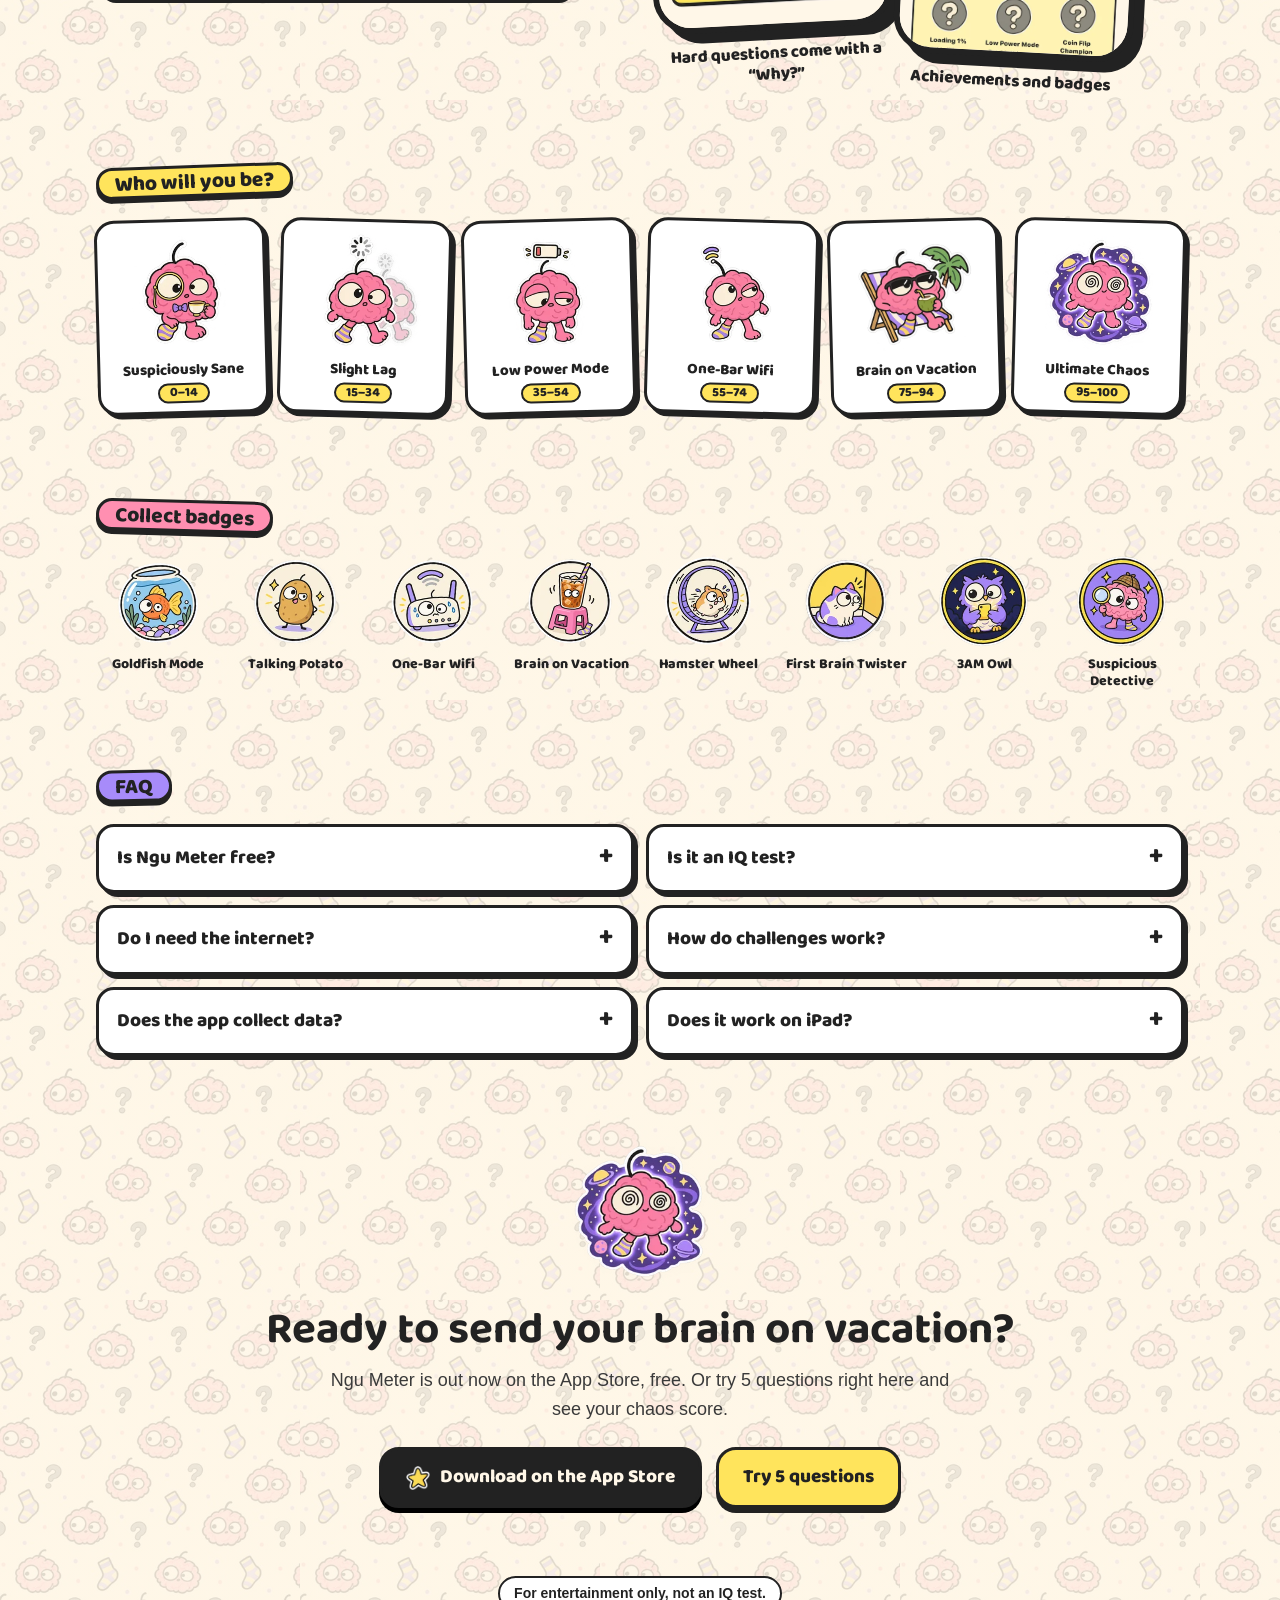
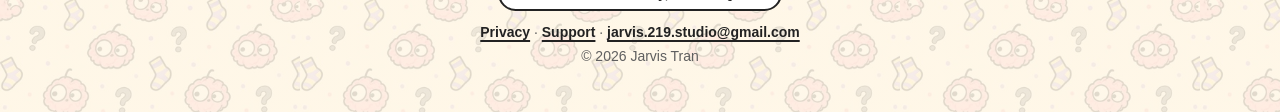
==== commit abd03707: "Link the App Store release The app is live, so the App Store buttons now link to it instead of "comi" ====
--- a/en/index.html
+++ b/en/index.html
@@ -28,13 +28,14 @@
 <meta name="twitter:image" content="https://jarvis219.github.io/ngu-meter-site/assets/og-en.png">
 <link rel="icon" type="image/png" sizes="32x32" href="../assets/favicon-32.png">
 <link rel="apple-touch-icon" href="../assets/apple-touch-icon.png">
+<meta name="apple-itunes-app" content="app-id=6824421704">
 <link rel="preconnect" href="https://fonts.googleapis.com">
 <link rel="preconnect" href="https://fonts.gstatic.com" crossorigin>
 <link href="https://fonts.googleapis.com/css2?family=Baloo+2:wght@700;800&display=swap" rel="stylesheet">
 <link rel="preload" as="image" href="../assets/screens/en-01-home.webp" type="image/webp">
-<link rel="stylesheet" href="../assets/style.css?v=c6506c35">
+<link rel="stylesheet" href="../assets/style.css?v=ba63f9a9">
 <script src="../assets/demo.js?v=93cfd3c3" defer></script>
-<script type="application/ld+json">{"@context": "https://schema.org", "@type": "MobileApplication", "name": "Ngu Meter", "alternateName": "Đo Độ Ngu", "operatingSystem": "iOS 17 or later", "applicationCategory": "GameApplication", "applicationSubCategory": "Trivia", "inLanguage": ["vi", "en"], "description": "10 riddles, trick questions and brain twisters in a minute. Get a chaos score, unlock badges and challenge friends with a QR code. Free, no ads, works offline.", "url": "https://jarvis219.github.io/ngu-meter-site/en/", "image": "https://jarvis219.github.io/ngu-meter-site/assets/og-en.png", "screenshot": ["https://jarvis219.github.io/ngu-meter-site/assets/screens/en-01-home.webp", "https://jarvis219.github.io/ngu-meter-site/assets/screens/en-02-hard-question.webp", "https://jarvis219.github.io/ngu-meter-site/assets/screens/en-04-result.webp"], "offers": {"@type": "Offer", "price": "0", "priceCurrency": "USD"}, "author": {"@type": "Person", "name": "Jarvis Tran"}, "isAccessibleForFree": true}</script>
+<script type="application/ld+json">{"@context": "https://schema.org", "@type": "MobileApplication", "name": "Ngu Meter", "alternateName": "Đo Độ Ngu", "operatingSystem": "iOS 17 or later", "applicationCategory": "GameApplication", "applicationSubCategory": "Trivia", "inLanguage": ["vi", "en"], "description": "10 riddles, trick questions and brain twisters in a minute. Get a chaos score, unlock badges and challenge friends with a QR code. Free, no ads, works offline.", "url": "https://jarvis219.github.io/ngu-meter-site/en/", "image": "https://jarvis219.github.io/ngu-meter-site/assets/og-en.png", "screenshot": ["https://jarvis219.github.io/ngu-meter-site/assets/screens/en-01-home.webp", "https://jarvis219.github.io/ngu-meter-site/assets/screens/en-02-hard-question.webp", "https://jarvis219.github.io/ngu-meter-site/assets/screens/en-04-result.webp"], "offers": {"@type": "Offer", "price": "0", "priceCurrency": "USD"}, "author": {"@type": "Person", "name": "Jarvis Tran"}, "isAccessibleForFree": true, "downloadUrl": "https://apps.apple.com/app/ngu-meter-brain-twister-quiz/id6824421704", "installUrl": "https://apps.apple.com/app/ngu-meter-brain-twister-quiz/id6824421704"}</script>
 <script type="application/ld+json">{"@context": "https://schema.org", "@type": "FAQPage", "mainEntity": [{"@type": "Question", "name": "Is Ngu Meter free?", "acceptedAnswer": {"@type": "Answer", "text": "Completely free. No ads and no in-app purchases."}}, {"@type": "Question", "name": "Is it an IQ test?", "acceptedAnswer": {"@type": "Answer", "text": "No. The chaos score is just for fun and doesn't measure anyone's intelligence or worth. The jokes are about the situations, never about you."}}, {"@type": "Question", "name": "Do I need the internet?", "acceptedAnswer": {"@type": "Answer", "text": "No. Questions, the daily quiz and challenges all work offline. A challenge code carries everything needed to rebuild the exact round."}}, {"@type": "Question", "name": "How do challenges work?", "acceptedAnswer": {"@type": "Answer", "text": "After a round, share the result image or the 8-character code. Friends scan the QR or tap “Got a challenge code?” and paste it to play your exact 10 questions."}}, {"@type": "Question", "name": "Does the app collect data?", "acceptedAnswer": {"@type": "Answer", "text": "No. No account, no tracking, no server. History and achievements live only on your device."}}, {"@type": "Question", "name": "Does it work on iPad?", "acceptedAnswer": {"@type": "Answer", "text": "Yes. It supports iPhone and iPad, in any orientation on iPad."}}]}</script>
 </head>
 <body class="landing">
@@ -58,8 +59,8 @@
       <h1>Is your brain <mark>on&nbsp;vacation</mark>?</h1>
       <p class="lead">10 riddles, trick questions and brain twisters. About a minute. One very questionable result, plus a title to show off to the group chat.</p>
       <div class="cta-row">
+        <a class="button app-store" href="https://apps.apple.com/app/ngu-meter-brain-twister-quiz/id6824421704"><img src="../assets/web/sticker-star.webp" width="24" height="24" alt="">Download on the App Store</a>
         <a class="button" href="#try">Try 5 questions</a>
-        <span class="button app-store" role="link" aria-disabled="true"><img src="../assets/web/sticker-star.webp" width="24" height="24" alt="">Coming soon to the App Store</span>
       </div>
       <ul class="chips"><li>Free</li><li>No ads</li><li>Works offline</li><li>English &amp; Tiếng Việt</li></ul>
     </div>
@@ -227,10 +228,10 @@
   <section class="block final">
     <img src="../assets/web/tier-5.webp" width="160" height="160" alt="" loading="lazy">
     <h2>Ready to send your brain on vacation?</h2>
-    <p>Ngu Meter is coming soon to the App Store. Meanwhile, try 5 questions and see your chaos score.</p>
+    <p>Ngu Meter is out now on the App Store, free. Or try 5 questions right here and see your chaos score.</p>
     <div class="cta-row final-cta">
+      <a class="button app-store" href="https://apps.apple.com/app/ngu-meter-brain-twister-quiz/id6824421704"><img src="../assets/web/sticker-star.webp" width="24" height="24" alt="">Download on the App Store</a>
       <a class="button" href="#try">Try 5 questions</a>
-      <span class="button app-store" role="link" aria-disabled="true"><img src="../assets/web/sticker-star.webp" width="24" height="24" alt="">Coming soon to the App Store</span>
     </div>
   </section>
 </main>
--- a/assets/style.css
+++ b/assets/style.css
@@ -307,8 +307,8 @@
 .landing section[id] { scroll-margin-top: 84px; }
 .lead { font-size: clamp(17px, 2.1vw, 20px); color: #3a3a3a; max-width: 34em; margin: 0 0 22px; }
 .cta-row { display: flex; flex-wrap: wrap; gap: 14px; margin-bottom: 18px; }
-.button.app-store { display: inline-flex; align-items: center; gap: 10px; background: var(--ink); color: var(--cream); cursor: default; box-shadow: 0 5px 0 #000; }
-.button.app-store:hover { transform: none; box-shadow: 0 5px 0 #000; background: var(--ink); }
+.button.app-store { display: inline-flex; align-items: center; gap: 10px; background: var(--ink); color: var(--cream); box-shadow: 0 5px 0 #000; }
+.button.app-store:hover { background: var(--ink); box-shadow: 0 2px 0 #000; }
 .chips { list-style: none; padding: 0; margin: 0; display: flex; flex-wrap: wrap; gap: 8px; }
 .chips li { padding: 2px 12px; background: var(--surface); border: 2px solid var(--ink); border-radius: 999px; font-weight: 800; font-size: 14px; }
 
